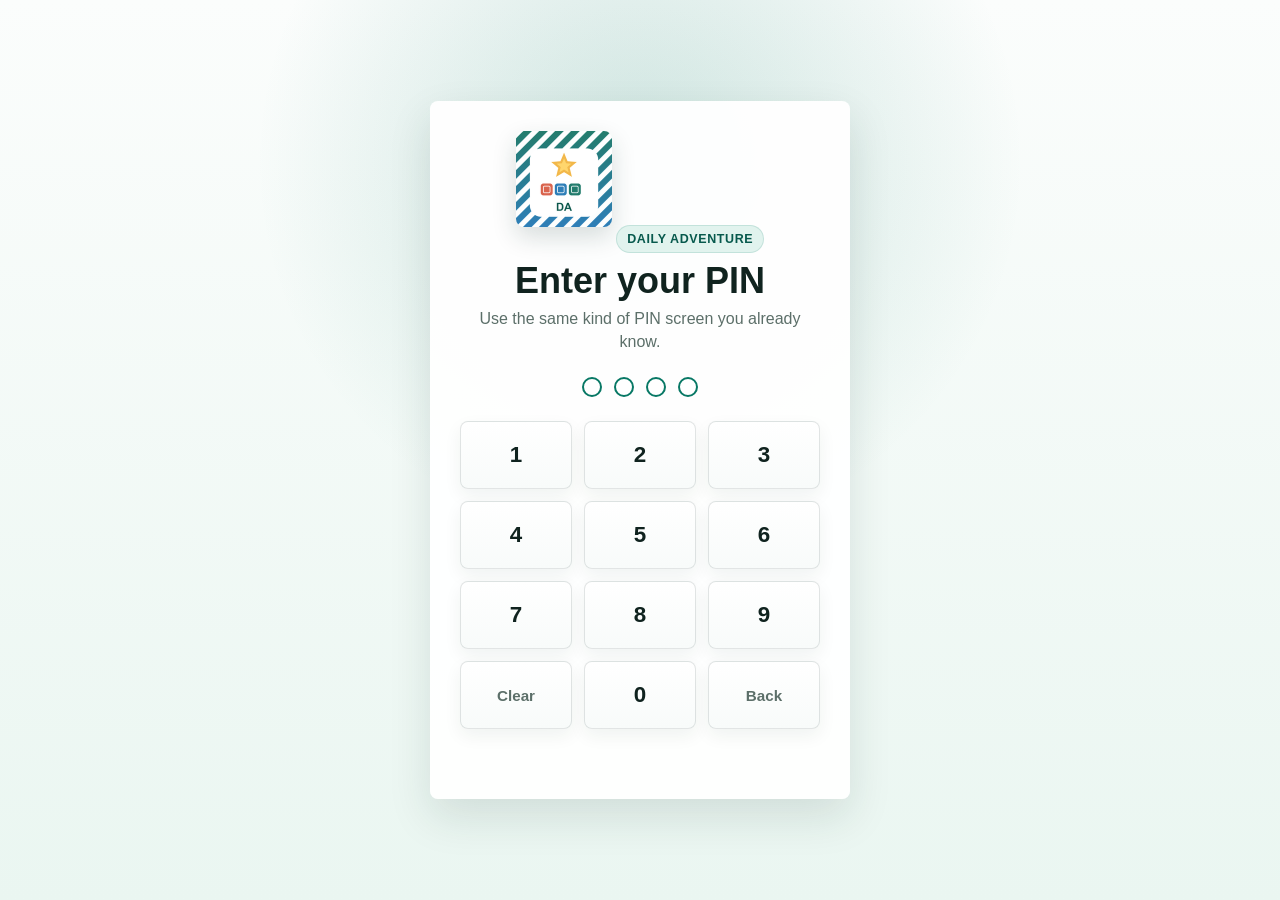
==== index.html @ 3abf876b "Add files via upload" ====
<!doctype html>
<html lang="en">
  <head>
    <meta charset="utf-8">
    <meta name="viewport" content="width=device-width, initial-scale=1">
    <title>Daily Adventure</title>
    <meta name="theme-color" content="#247c6d">
    <meta name="apple-mobile-web-app-capable" content="yes">
    <meta name="apple-mobile-web-app-title" content="Daily Adventure">
    <meta name="apple-mobile-web-app-status-bar-style" content="default">
    <link rel="manifest" href="manifest.webmanifest?v=20260727-stable-refresh">
    <link rel="apple-touch-icon" href="icons/apple-touch-icon.png">
    <link rel="icon" type="image/png" sizes="64x64" href="icons/favicon-64.png">
    <link rel="stylesheet" href="styles.css?v=20260727-stable-refresh">
  </head>
  <body class="daily-page">
    <section class="pin-gate" id="pinGate" aria-labelledby="pin-title">
      <div class="pin-card">
        <img class="app-icon" src="icons/app-icon-192.png" alt="" aria-hidden="true">
        <p class="eyebrow">Daily Adventure</p>
        <h1 id="pin-title">Enter your PIN</h1>
        <p class="pin-help">Use the same kind of PIN screen you already know.</p>
        <div class="pin-display" id="pinDisplay" aria-label="PIN entry">
          <span></span>
          <span></span>
          <span></span>
          <span></span>
        </div>
        <div class="pin-pad" aria-label="Number pad">
          <button class="pin-key" data-pin-key="1">1</button>
          <button class="pin-key" data-pin-key="2">2</button>
          <button class="pin-key" data-pin-key="3">3</button>
          <button class="pin-key" data-pin-key="4">4</button>
          <button class="pin-key" data-pin-key="5">5</button>
          <button class="pin-key" data-pin-key="6">6</button>
          <button class="pin-key" data-pin-key="7">7</button>
          <button class="pin-key" data-pin-key="8">8</button>
          <button class="pin-key" data-pin-key="9">9</button>
          <button class="pin-key secondary" data-pin-clear>Clear</button>
          <button class="pin-key" data-pin-key="0">0</button>
          <button class="pin-key secondary" data-pin-back>Back</button>
        </div>
        <p class="pin-message" id="pinMessage" aria-live="polite"></p>
      </div>
    </section>

    <main class="app-shell">
      <nav class="app-nav" aria-label="App sections">
        <a class="active" href="index.html">Daily Adventure</a>
        <a href="caregiver.html">Caregiver</a>
      </nav>
      <section class="hero" aria-labelledby="page-title">
        <div>
          <img class="app-mark" src="icons/app-icon-192.png" alt="" aria-hidden="true">
          <p class="eyebrow">Daily Adventure</p>
          <h1 id="page-title">Hi, Zamaan. Ready for today's adventure?</h1>
          <p class="intro">Four short activities, plus learning games for memory, sorting, patterns, and everyday choices.</p>
          <div class="learner-controls">
            <span class="level-badge" id="levelBadge">Level 2</span>
            <button class="sound-toggle secondary-button" id="soundToggle" type="button" aria-pressed="true">Sound on</button>
          </div>
        </div>
        <div class="today-card" aria-label="Today's progress">
          <span id="todayLabel">Today</span>
          <strong id="progressCount">0 of 3 done</strong>
          <p id="roundsLeftLabel">12 rounds left today</p>
          <div class="progress-track" aria-hidden="true">
            <span id="progressBar"></span>
          </div>
        </div>
      </section>

      <section class="today-path" aria-labelledby="path-title">
        <div>
          <p class="eyebrow">Today's Path</p>
          <h2 id="path-title">Finish one step at a time</h2>
        </div>
        <div class="path-steps" id="todayPath" aria-label="Daily section path"></div>
      </section>

      <section class="movement-break" id="movementBreak" hidden aria-labelledby="movement-title">
        <div>
          <p class="eyebrow">Halfway Point</p>
          <h2 id="movement-title">Ready for a movement break?</h2>
          <p>Stand up, stretch, and move for two minutes. Then come back for the next round.</p>
        </div>
        <div class="movement-actions">
          <button id="startMovementBreak" type="button">Start 2-minute break</button>
          <button id="skipMovementBreak" class="secondary-button" type="button">Keep going</button>
        </div>
        <strong id="movementTimer" aria-live="polite"></strong>
      </section>

      <section class="check-in" aria-labelledby="checkin-title">
        <div>
          <h2 id="checkin-title">How are you feeling?</h2>
          <p>Pick one. This helps choose a good pace for today.</p>
        </div>
        <div class="mood-grid" role="list">
          <button class="mood-button" data-mood="Happy">Happy</button>
          <button class="mood-button" data-mood="Calm">Calm</button>
          <button class="mood-button" data-mood="Tired">Tired</button>
          <button class="mood-button" data-mood="Unsure">Unsure</button>
        </div>
      </section>

      <section class="activity-layout" aria-label="Daily activities">
        <article class="activity active" data-activity="brain">
          <div class="activity-header">
            <span class="activity-step">1</span>
            <div>
          <p class="activity-type">Memory Game</p>
              <h2>Find the pair</h2>
            </div>
          </div>
          <p class="prompt">Tap two cards that go together.</p>
          <div class="memory-grid" data-memory-game>
            <button class="game-card" data-pair="teeth">Toothbrush</button>
            <button class="game-card" data-pair="toast">Bread</button>
            <button class="game-card" data-pair="teeth">Toothpaste</button>
            <button class="game-card" data-pair="toast">Toaster</button>
          </div>
          <p class="feedback" aria-live="polite"></p>
        </article>

        <article class="activity" data-activity="life">
          <div class="activity-header">
            <span class="activity-step">2</span>
            <div>
          <p class="activity-type">Life Skill</p>
              <h2>Make toast</h2>
            </div>
          </div>
          <p class="prompt">Tap the steps in the right order.</p>
          <div class="sequence-list" data-sequence-game>
            <button class="sequence-choice" data-order="1">Put bread in the toaster</button>
            <button class="sequence-choice" data-order="3">Put toast on a plate</button>
            <button class="sequence-choice" data-order="2">Wait for the toast</button>
          </div>
          <p class="feedback" aria-live="polite"></p>
        </article>

        <article class="activity" data-activity="language">
          <div class="activity-header">
            <span class="activity-step">3</span>
            <div>
          <p class="activity-type">Spanish Cards</p>
              <h2>Learn a word</h2>
            </div>
          </div>
          <p class="prompt" id="languagePrompt">Which Spanish word means water?</p>
          <div class="language-card" data-language-game>
            <strong class="language-word" id="languageWord">Water</strong>
            <div class="language-choices"></div>
          </div>
          <p class="feedback" aria-live="polite"></p>
        </article>

        <article class="activity" data-activity="talk">
          <div class="activity-header">
            <span class="activity-step">4</span>
            <div>
          <p class="activity-type">Talk Time</p>
              <h2>Share an answer</h2>
            </div>
          </div>
          <p class="prompt" id="talkPrompt">What is one thing you want to do today?</p>
          <div class="sentence-helper" aria-labelledby="sentence-helper-title">
            <strong id="sentence-helper-title">Try a sentence</strong>
            <ul id="sentenceExamples"></ul>
          </div>
          <div class="answer-style" aria-labelledby="answer-style-title">
            <strong id="answer-style-title">How do you want to answer?</strong>
            <div class="answer-style-buttons" role="group" aria-label="Answer style">
              <button class="answer-style-button selected" type="button" data-answer-style="first">I / my answer</button>
              <button class="answer-style-button" type="button" data-answer-style="third">Zamaan answer</button>
            </div>
            <p id="answerStyleHint">Example: I went to Paris with Mom.</p>
          </div>
          <label class="answer-label" for="talkAnswer">My answer</label>
          <textarea id="talkAnswer" rows="4" placeholder="Try 1 or 2 sentences. Example: I went to Paris with Mom."></textarea>
          <button class="complete-button" data-complete-talk>Done</button>
          <p class="feedback" aria-live="polite"></p>
        </article>
      </section>

      <section class="game-shelf" aria-labelledby="games-title">
        <div class="section-heading">
          <p class="eyebrow">Learning Games</p>
          <h2 id="games-title">Play a little more</h2>
          <p id="gamesDescription">Finish today's 12 rounds first. Then extra games unlock as a reward.</p>
          <button id="toggleExtraGames" class="secondary-button" type="button" aria-expanded="false">Play more</button>
        </div>

        <div class="mini-games" id="extraGames" hidden>
          <article class="mini-game" data-mini-game="sort">
            <div class="mini-game-header">
              <span>Sort</span>
              <strong>Food or not food?</strong>
            </div>
            <p>Tap the things you can eat.</p>
            <div class="tile-grid">
              <button class="tile" data-sort-correct="true">Apple</button>
              <button class="tile">Chair</button>
              <button class="tile" data-sort-correct="true">Soup</button>
              <button class="tile">Shoes</button>
            </div>
            <p class="mini-feedback" aria-live="polite">Find 2 food choices.</p>
          </article>

          <article class="mini-game" data-mini-game="pattern">
            <div class="mini-game-header">
              <span>Pattern</span>
              <strong>What comes next?</strong>
            </div>
            <div class="pattern-row" aria-label="Blue red blue red pattern">
              <span class="pattern-dot blue"></span>
              <span class="pattern-dot red"></span>
              <span class="pattern-dot blue"></span>
              <span class="pattern-dot red"></span>
              <span class="pattern-dot mystery">?</span>
            </div>
            <div class="tile-grid three">
              <button class="tile color-choice" data-pattern="blue">Blue</button>
              <button class="tile color-choice" data-pattern="red">Red</button>
              <button class="tile color-choice" data-pattern="green">Green</button>
            </div>
            <p class="mini-feedback" aria-live="polite">Choose the next color.</p>
          </article>

          <article class="mini-game" data-mini-game="money-math">
            <div class="mini-game-header">
              <span>Money Math</span>
              <strong>3 quick questions</strong>
            </div>
            <div class="money-math-list">
              <div class="money-question">
                <strong>1. Snack change</strong>
                <p>You have $5. A snack costs $3. How much money is left?</p>
                <div class="tile-grid three">
                  <button class="tile money-math-choice">$1</button>
                  <button class="tile money-math-choice">$2</button>
                  <button class="tile money-math-choice">$4</button>
                </div>
              </div>
            </div>
            <p class="mini-feedback" aria-live="polite">Answer all 3 money questions.</p>
          </article>

          <article class="mini-game" data-mini-game="business">
            <div class="mini-game-header">
              <span>Business</span>
              <strong>Our business</strong>
            </div>
            <p>Our co-packer makes the granola. What does our business focus on?</p>
            <div class="tile-grid">
              <button class="tile business-choice" data-business-correct="true">Sales and marketing</button>
              <button class="tile business-choice">Building cars</button>
              <button class="tile business-choice">Washing dishes</button>
            </div>
            <p class="mini-feedback" aria-live="polite">Choose the best business action.</p>
          </article>

          <article class="mini-game" data-mini-game="pronouns">
            <div class="mini-game-header">
              <span>Family Words</span>
              <strong>Family and friends</strong>
            </div>
            <p>Keyaan, Marcus, Jasmine, Harold, Aaron, and David are people in Zamaan's life.</p>
            <div class="tile-grid">
              <button class="tile pronoun-choice" data-pronoun-correct="true">family and friends</button>
              <button class="tile pronoun-choice">co-packers only</button>
              <button class="tile pronoun-choice">places</button>
            </div>
            <p class="mini-feedback" aria-live="polite">Choose the family word.</p>
          </article>
        </div>
      </section>

      <section class="reward" aria-labelledby="reward-title">
        <div>
          <p class="eyebrow">Reward Garden</p>
          <h2 id="reward-title">Today's stars</h2>
        </div>
        <div class="star-row" aria-label="Stars earned">
          <span class="star" data-star="1"></span>
          <span class="star" data-star="2"></span>
          <span class="star" data-star="3"></span>
          <span class="star" data-star="4"></span>
        </div>
        <p id="celebration">Finish an activity to earn a star.</p>
      </section>

      <section class="completion-panel" id="completionPanel" hidden aria-labelledby="completion-title">
        <p class="eyebrow">Adventure Complete</p>
        <h2 id="completion-title">Great work, Zamaan!</h2>
        <strong>12 of 12 rounds completed</strong>
        <p>Four stars earned. You stayed with it and finished today's adventure.</p>
        <div class="completion-actions">
          <button id="sendCompletionUpdate" type="button">Send Mom & Dad my update</button>
          <button id="shareCompletionUpdate" class="secondary-button" type="button">Share another way</button>
        </div>
      </section>

      <section class="calendar-panel" aria-labelledby="calendar-title">
        <div class="section-heading">
          <p class="eyebrow">Progress Calendar</p>
          <h2 id="calendar-title">Last 14 days</h2>
          <p>Completed days turn green. Started days show partial progress.</p>
        </div>
        <div class="calendar-grid" id="calendarGrid" aria-label="Two week progress calendar"></div>
      </section>

      <p class="app-version">Version: focused extra path flow</p>
    </main>

    <script src="app.js?v=20260727-focused-extra-flow"></script>
  </body>
</html>
---- styles.css ----
:root {
  color-scheme: light;
  --bg: #f5f8f7;
  --surface: #ffffff;
  --surface-soft: #edf7f3;
  --ink: #132320;
  --muted: #5f6f6b;
  --line: #d8e5e0;
  --accent: #087865;
  --accent-strong: #07594d;
  --accent-soft: #dff4ed;
  --blue: #2e6fb4;
  --blue-soft: #e7f1fb;
  --coral: #c75b75;
  --coral-soft: #fdebf0;
  --gold: #e4ad35;
  --gold-soft: #fff4d6;
  --plum: #7357a8;
  --plum-soft: #f0ecfa;
  --wrong: #a63f3f;
  --radius: 8px;
  --radius-small: 8px;
  --shadow: 0 18px 42px rgba(13, 48, 42, 0.12);
  --shadow-soft: 0 8px 20px rgba(13, 48, 42, 0.08);
}

* {
  box-sizing: border-box;
}

html {
  background: var(--bg);
}

body {
  margin: 0;
  min-height: 100vh;
  background: linear-gradient(180deg, #fbfdfb 0%, #eef6f2 42%, var(--bg) 100%);
  color: var(--ink);
  font-family: Arial, Helvetica, sans-serif;
}

body.locked {
  overflow: hidden;
}

[hidden] {
  display: none !important;
}

button,
input,
textarea,
select {
  font: inherit;
}

button {
  cursor: pointer;
  touch-action: manipulation;
  transition: transform 140ms ease, box-shadow 140ms ease, border-color 140ms ease, background 140ms ease, color 140ms ease;
}

button:active {
  transform: scale(0.985);
}

h1,
h2,
h3,
p {
  margin-top: 0;
}

h1 {
  max-width: 760px;
  margin-bottom: 12px;
  font-size: clamp(2.1rem, 4vw, 4rem);
  line-height: 1.02;
  letter-spacing: 0;
}

h2 {
  margin-bottom: 8px;
  font-size: 1.55rem;
  line-height: 1.12;
}

h3 {
  margin-bottom: 6px;
}

.app-shell {
  width: min(1120px, calc(100% - 32px));
  margin: 0 auto;
  padding: 22px 0 44px;
}

.pin-gate {
  position: fixed;
  inset: 0;
  z-index: 10;
  display: none;
  place-items: center;
  padding: 20px;
  background: linear-gradient(180deg, #f9fcfa, #eaf5f0);
}

body.locked .pin-gate {
  display: grid;
}

body.locked .app-shell {
  display: none;
}

.pin-card,
.hero,
.check-in,
.reward,
.game-shelf,
.calendar-panel,
.caregiver-panel {
  border: 1px solid var(--line);
  border-radius: var(--radius);
  background: rgba(255, 255, 255, 0.96);
  box-shadow: var(--shadow);
}

.pin-card {
  width: min(420px, 100%);
  padding: 30px;
  text-align: center;
}

.app-icon {
  width: 96px;
  height: 96px;
  margin-bottom: 16px;
  border-radius: 22px;
  box-shadow: var(--shadow-soft);
}

.pin-card h1 {
  margin-bottom: 8px;
  font-size: 2.25rem;
}

.pin-help {
  color: var(--muted);
  line-height: 1.45;
}

.pin-display {
  display: flex;
  justify-content: center;
  gap: 12px;
  margin: 24px 0;
}

.pin-display span {
  width: 20px;
  height: 20px;
  border: 2px solid var(--accent);
  border-radius: 50%;
  background: #fff;
}

.pin-display span.filled {
  background: var(--accent);
  box-shadow: 0 0 0 6px var(--accent-soft);
}

.pin-pad {
  display: grid;
  grid-template-columns: repeat(3, minmax(0, 1fr));
  gap: 12px;
}

.pin-key {
  min-height: 68px;
  border: 1px solid var(--line);
  border-radius: var(--radius-small);
  background: linear-gradient(180deg, #fff, #f7fbf9);
  color: var(--ink);
  font-size: 1.4rem;
  font-weight: 800;
  box-shadow: var(--shadow-soft);
}

.pin-key.secondary {
  color: var(--muted);
  font-size: 0.95rem;
}

.pin-message {
  min-height: 24px;
  margin: 16px 0 0;
  color: var(--wrong);
  font-weight: 700;
}

.hero {
  position: relative;
  overflow: hidden;
  display: grid;
  grid-template-columns: minmax(0, 1fr) 270px;
  gap: 24px;
  align-items: center;
  padding: 30px;
  border-color: rgba(8, 120, 101, 0.22);
  background:
    linear-gradient(135deg, rgba(8, 120, 101, 0.1), rgba(228, 173, 53, 0.1)),
    #fff;
}

.hero::before {
  content: "";
  position: absolute;
  inset: 0 0 auto;
  height: 6px;
  background: linear-gradient(90deg, var(--accent), var(--gold), var(--coral));
}

.hero > * {
  position: relative;
}

.app-nav {
  display: flex;
  gap: 8px;
  padding: 6px;
  border: 1px solid var(--line);
  border-radius: var(--radius-small);
  background: #fff;
  box-shadow: var(--shadow-soft);
}

.app-nav a {
  flex: 1;
  padding: 12px 14px;
  border-radius: 10px;
  color: var(--muted);
  font-weight: 900;
  text-align: center;
  text-decoration: none;
}

.app-nav a.active {
  color: var(--ink);
  background: var(--accent-soft);
}

.app-mark {
  width: 64px;
  height: 64px;
  margin-bottom: 16px;
  border-radius: 16px;
  box-shadow: var(--shadow-soft);
}

.learner-controls {
  display: flex;
  flex-wrap: wrap;
  gap: 10px;
  align-items: center;
  margin-top: 16px;
}

.level-badge {
  display: inline-flex;
  align-items: center;
  min-height: 44px;
  padding: 8px 14px;
  border-radius: 999px;
  background: var(--gold-soft);
  color: var(--ink);
  font-weight: 900;
}

.sound-toggle {
  min-height: 44px;
  margin: 0;
}

.eyebrow,
.activity-type {
  margin: 0 0 10px;
  color: var(--accent-strong);
  font-size: 0.78rem;
  font-weight: 800;
  letter-spacing: 0.08em;
  text-transform: uppercase;
}

.eyebrow {
  display: inline-flex;
  width: max-content;
  padding: 6px 10px;
  border-radius: 999px;
  background: var(--accent-soft);
  border: 1px solid rgba(8, 120, 101, 0.14);
}

.intro,
.check-in p,
.prompt,
.reward p,
.section-heading p:last-child {
  color: var(--muted);
  font-size: 1.05rem;
  line-height: 1.5;
}

.today-card {
  padding: 20px;
  border: 1px solid rgba(8, 120, 101, 0.18);
  border-radius: var(--radius);
  background: linear-gradient(180deg, #fff, var(--accent-soft));
  box-shadow: var(--shadow-soft);
}

.today-card span,
.today-card strong {
  display: block;
}

.today-card strong {
  margin: 8px 0 14px;
  font-size: 1.45rem;
}

.today-card p {
  margin: -6px 0 14px;
  color: var(--accent-strong);
  font-weight: 900;
}

.progress-track {
  overflow: hidden;
  height: 14px;
  border-radius: 999px;
  background: #d7e8e2;
}

.progress-track span {
  display: block;
  width: 0%;
  height: 100%;
  border-radius: inherit;
  background: linear-gradient(90deg, var(--accent), var(--gold));
  transition: width 220ms ease;
}

.today-path {
  display: grid;
  grid-template-columns: minmax(0, 0.8fr) minmax(0, 1.8fr);
  gap: 18px;
  align-items: center;
  margin-top: 18px;
  padding: 20px;
  border: 1px solid rgba(8, 120, 101, 0.16);
  border-radius: var(--radius);
  background: linear-gradient(180deg, #fff, #f7fbf9);
  box-shadow: var(--shadow-soft);
}

.today-path h2,
.today-path p {
  margin: 0;
}

.path-steps {
  display: grid;
  grid-template-columns: repeat(4, minmax(0, 1fr));
  gap: 10px;
}

.path-step {
  display: grid;
  gap: 5px;
  min-height: 92px;
  padding: 12px;
  border: 1px solid var(--line);
  border-radius: var(--radius-small);
  background: #fff;
}

.path-step span {
  display: grid;
  width: 28px;
  height: 28px;
  place-items: center;
  border-radius: 999px;
  background: var(--surface-soft);
  color: var(--muted);
  font-weight: 900;
}

.path-step strong {
  color: var(--ink);
  line-height: 1.15;
}

.path-step small {
  color: var(--muted);
  font-weight: 800;
}

.path-step.current {
  border-color: rgba(8, 120, 101, 0.38);
  background: linear-gradient(180deg, #fff, var(--accent-soft));
  box-shadow: 0 10px 24px rgba(8, 120, 101, 0.12);
}

.path-step.current span {
  background: var(--accent);
  color: #fff;
}

.path-step.done {
  border-color: rgba(228, 173, 53, 0.42);
  background: linear-gradient(180deg, #fff, var(--gold-soft));
}

.path-step.done span {
  background: var(--gold);
  color: #49350b;
}

.check-in {
  display: grid;
  grid-template-columns: minmax(0, 1fr) minmax(320px, 520px);
  gap: 22px;
  align-items: center;
  margin-top: 18px;
  padding: 22px;
  box-shadow: var(--shadow-soft);
}

.mood-grid,
.choice-grid,
.memory-grid,
.sequence-list,
.tile-grid {
  display: grid;
  gap: 12px;
}

.mood-grid {
  grid-template-columns: repeat(2, minmax(0, 1fr));
}

.mood-button,
.choice,
.game-card,
.sequence-choice,
.tile,
.complete-button,
.caregiver-toggle,
#saveSettings,
.secondary-button {
  min-height: 58px;
  border: 1px solid var(--line);
  border-radius: var(--radius-small);
  background: #fff;
  color: var(--ink);
  font-weight: 800;
  box-shadow: 0 4px 12px rgba(25, 50, 46, 0.05);
}

.mood-button:hover,
.choice:hover,
.game-card:hover,
.sequence-choice:hover,
.tile:hover,
.complete-button:hover,
.caregiver-toggle:hover,
#saveSettings:hover,
.secondary-button:hover {
  border-color: var(--accent);
  box-shadow: 0 10px 22px rgba(13, 48, 42, 0.1);
}

.mood-button.selected,
.choice.correct,
.game-card.selected,
.game-card.matched,
.sequence-choice.selected,
.tile.selected,
.tile.correct {
  border-color: var(--accent);
  background: linear-gradient(180deg, #fff, var(--accent-soft));
}

.choice.wrong,
.game-card.wrong,
.sequence-choice.wrong,
.tile.wrong {
  border-color: var(--wrong);
  background: #fff3f1;
  color: var(--wrong);
}

.activity-layout {
  display: grid;
  grid-template-columns: minmax(0, 1fr);
  gap: 18px;
  margin-top: 18px;
}

.activity {
  position: relative;
  overflow: hidden;
  display: grid;
  align-content: start;
  min-height: 360px;
  padding: 22px;
  border: 1px solid var(--line);
  border-radius: var(--radius);
  background: var(--surface);
  box-shadow: var(--shadow-soft);
}

.activity::before {
  content: "";
  position: absolute;
  inset: 0 0 auto;
  height: 5px;
  background: var(--accent);
}

.activity[data-activity="life"]::before {
  background: var(--blue);
}

.activity[data-activity="language"]::before {
  background: var(--gold);
}

.activity[data-activity="talk"]::before {
  background: var(--coral);
}

.activity.active {
  border-color: rgba(8, 120, 101, 0.36);
  box-shadow: 0 18px 42px rgba(8, 120, 101, 0.16);
}

.activity.done {
  background: linear-gradient(180deg, #fff, #f5fbf8);
}

.activity-header {
  display: flex;
  gap: 14px;
  align-items: flex-start;
  margin-bottom: 18px;
}

.activity-step {
  display: grid;
  flex: 0 0 44px;
  width: 44px;
  height: 44px;
  place-items: center;
  border-radius: 12px;
  background: var(--accent);
  color: #fff;
  font-size: 1.2rem;
  font-weight: 900;
  box-shadow: 0 8px 18px rgba(13, 48, 42, 0.13);
}

.activity[data-activity="life"] .activity-step {
  background: var(--blue);
}

.activity[data-activity="language"] .activity-step {
  background: var(--gold);
}

.activity[data-activity="talk"] .activity-step {
  background: var(--coral);
}

.choice-grid,
.memory-grid,
.sequence-list,
.language-choices {
  margin-top: 18px;
}

.choice,
.game-card,
.sequence-choice,
.tile {
  padding: 13px 14px;
  text-align: left;
}

.memory-grid {
  grid-template-columns: repeat(2, minmax(0, 1fr));
}

.game-card {
  min-height: 94px;
  display: grid;
  place-items: center;
  border-color: rgba(46, 111, 180, 0.2);
  background: linear-gradient(180deg, #fff, var(--blue-soft));
  text-align: center;
  font-size: 1.08rem;
}

.language-card {
  display: grid;
  gap: 14px;
}

.language-word {
  display: grid;
  min-height: 76px;
  place-items: center;
  border: 1px solid rgba(228, 173, 53, 0.5);
  border-radius: var(--radius-small);
  background: linear-gradient(180deg, #fff, var(--gold-soft));
  color: #49350b;
  font-size: 1.75rem;
  font-weight: 900;
  text-align: center;
}

.language-choices {
  display: grid;
  gap: 12px;
}

.language-choice {
  text-align: center;
  text-transform: lowercase;
}

.game-card.matched {
  color: var(--accent-strong);
}

.sequence-choice {
  position: relative;
  padding-left: 54px;
}

.sequence-choice::before {
  content: attr(data-picked);
  position: absolute;
  left: 14px;
  top: 50%;
  display: grid;
  width: 28px;
  height: 28px;
  place-items: center;
  border-radius: 10px;
  background: var(--surface-soft);
  color: var(--accent-strong);
  font-weight: 900;
  transform: translateY(-50%);
}

.sequence-choice:not([data-picked])::before {
  content: "";
}

.sentence-helper {
  display: grid;
  gap: 8px;
  margin-top: 14px;
  padding: 12px;
  border: 1px solid rgba(228, 173, 53, 0.42);
  border-radius: var(--radius-small);
  background: linear-gradient(180deg, #fff, var(--gold-soft));
}

.sentence-helper strong {
  color: #49350b;
  font-size: 0.95rem;
}

.sentence-helper ul {
  display: grid;
  gap: 6px;
  margin: 0;
  padding-left: 20px;
  color: var(--ink);
  line-height: 1.35;
}

.answer-style {
  display: grid;
  gap: 10px;
  margin-top: 12px;
  padding: 12px;
  border: 1px solid rgba(199, 91, 117, 0.28);
  border-radius: var(--radius-small);
  background: linear-gradient(180deg, #fff, var(--coral-soft));
}

.answer-style strong {
  color: var(--coral);
  font-size: 0.95rem;
}

.answer-style-buttons {
  display: grid;
  grid-template-columns: repeat(2, minmax(0, 1fr));
  gap: 8px;
}

.answer-style-button {
  min-height: 48px;
  border: 1px solid rgba(199, 91, 117, 0.28);
  border-radius: var(--radius-small);
  background: #fff;
  color: var(--ink);
  font-weight: 900;
}

.answer-style-button.selected {
  border-color: var(--coral);
  background: linear-gradient(180deg, #fff, var(--coral-soft));
  color: #733245;
}

.answer-style p {
  margin: 0;
  color: var(--muted);
  line-height: 1.35;
}

.feedback {
  min-height: 32px;
  margin: 18px 0 0;
  padding: 10px 12px;
  border-radius: var(--radius-small);
  border: 1px solid rgba(8, 120, 101, 0.12);
  background: var(--surface-soft);
  color: var(--accent-strong);
  font-weight: 800;
}

.answer-label {
  display: block;
  margin: 16px 0 8px;
  font-weight: 800;
}

textarea,
input,
select {
  width: 100%;
  border: 1px solid var(--line);
  border-radius: var(--radius-small);
  padding: 13px 14px;
  background: #fff;
  color: var(--ink);
}

.game-shelf,
.calendar-panel,
.reward {
  margin-top: 18px;
  padding: 24px;
}

.movement-break,
.completion-panel {
  display: grid;
  gap: 14px;
  margin-top: 18px;
  padding: 22px;
  border: 1px solid rgba(8, 120, 101, 0.22);
  border-radius: var(--radius);
  background: linear-gradient(135deg, #fff, var(--accent-soft));
  box-shadow: var(--shadow-soft);
}

.movement-break h2,
.movement-break p,
.completion-panel h2,
.completion-panel p {
  margin: 0;
}

.movement-actions {
  display: flex;
  flex-wrap: wrap;
  gap: 10px;
}

.completion-panel {
  text-align: center;
  border-color: rgba(230, 171, 57, 0.35);
  background: linear-gradient(135deg, #fff, var(--gold-soft));
}

.completion-panel strong {
  font-size: 1.35rem;
}

.completion-actions {
  display: grid;
  gap: 10px;
  width: min(100%, 420px);
  margin: 4px auto 0;
}

#sendCompletionUpdate {
  border-color: var(--accent);
  background: linear-gradient(180deg, var(--accent), var(--accent-strong));
  color: #fff;
}

.game-shelf,
.calendar-panel {
  box-shadow: var(--shadow-soft);
}

.section-heading {
  max-width: 760px;
}

.mini-games {
  display: grid;
  grid-template-columns: repeat(auto-fit, minmax(230px, 1fr));
  gap: 16px;
  margin-top: 18px;
}

.mini-game {
  position: relative;
  overflow: hidden;
  display: grid;
  gap: 12px;
  align-content: start;
  min-height: 318px;
  padding: 18px;
  border: 1px solid var(--line);
  border-radius: var(--radius-small);
  background: #fff;
  box-shadow: 0 6px 16px rgba(13, 48, 42, 0.06);
}

.mini-game::before {
  content: "";
  position: absolute;
  inset: 0 0 auto;
  height: 4px;
  background: var(--accent);
}

.mini-game[data-mini-game="pattern"]::before {
  background: var(--blue);
}

.mini-game[data-mini-game="money-math"]::before {
  background: var(--gold);
}

.mini-game[data-mini-game="business"]::before {
  background: var(--plum);
}

.mini-game[data-mini-game="pronouns"]::before {
  background: var(--coral);
}

.mini-game-header {
  display: grid;
  gap: 6px;
  padding-top: 2px;
}

.mini-game-header span {
  width: max-content;
  padding: 5px 10px;
  border-radius: 999px;
  background: var(--accent-soft);
  color: var(--accent-strong);
  font-size: 0.78rem;
  font-weight: 900;
  text-transform: uppercase;
}

.mini-game[data-mini-game="pattern"] .mini-game-header span {
  background: var(--blue-soft);
  color: var(--blue);
}

.mini-game[data-mini-game="money-math"] .mini-game-header span {
  background: var(--gold-soft);
  color: #49350b;
}

.mini-game[data-mini-game="business"] .mini-game-header span {
  background: var(--plum-soft);
  color: var(--plum);
}

.mini-game[data-mini-game="pronouns"] .mini-game-header span {
  background: var(--coral-soft);
  color: var(--coral);
}

.mini-game-header strong {
  font-size: 1.24rem;
}

.mini-game p {
  margin-bottom: 0;
  color: var(--muted);
  line-height: 1.45;
}

.money-math-list {
  display: grid;
  gap: 14px;
}

.money-question {
  display: grid;
  gap: 9px;
  padding-top: 12px;
  border-top: 1px solid var(--line);
}

.money-question:first-child {
  padding-top: 0;
  border-top: 0;
}

.money-question strong {
  font-size: 1rem;
}

.tile-grid {
  grid-template-columns: repeat(2, minmax(0, 1fr));
}

.tile-grid.three {
  grid-template-columns: repeat(3, minmax(0, 1fr));
}

.tile {
  min-height: 74px;
  display: grid;
  place-items: center;
  text-align: center;
  font-size: 1.04rem;
  background: linear-gradient(180deg, #fff, #f8fbfa);
}

.pattern-row {
  display: flex;
  gap: 10px;
  align-items: center;
  flex-wrap: wrap;
}

.pattern-dot {
  display: grid;
  width: 46px;
  height: 46px;
  place-items: center;
  border-radius: 50%;
  color: #fff;
  font-weight: 900;
}

.pattern-dot.blue {
  background: var(--blue);
}

.pattern-dot.red {
  background: var(--coral);
}

.pattern-dot.green {
  background: var(--accent);
}

.pattern-dot.mystery {
  border: 2px dashed var(--accent);
  background: #fff;
  color: var(--accent-strong);
}

.color-choice[data-pattern="blue"] {
  border-color: var(--blue);
}

.color-choice[data-pattern="red"] {
  border-color: var(--coral);
}

.color-choice[data-pattern="green"] {
  border-color: var(--accent);
}

.mini-feedback {
  min-height: 26px;
  font-weight: 800;
}

.calendar-grid {
  display: grid;
  grid-template-columns: repeat(14, minmax(0, 1fr));
  gap: 8px;
  margin-top: 18px;
}

.calendar-day {
  display: grid;
  gap: 4px;
  min-height: 82px;
  place-items: center;
  border: 1px solid var(--line);
  border-radius: var(--radius-small);
  background: linear-gradient(180deg, #fff, #f8fbfa);
  text-align: center;
}

.calendar-day span,
.calendar-day small {
  color: var(--muted);
  font-size: 0.76rem;
  font-weight: 800;
}

.calendar-day strong {
  font-size: 1.25rem;
}

.calendar-day.started {
  border-color: var(--gold);
  background: linear-gradient(180deg, #fff, var(--gold-soft));
}

.calendar-day.done {
  border-color: var(--accent);
  background: linear-gradient(180deg, #fff, var(--accent-soft));
}

textarea:focus,
input:focus,
select:focus,
button:focus-visible {
  outline: 4px solid rgba(25, 116, 102, 0.14);
  border-color: var(--accent);
}

.complete-button,
#shareSyncSetup,
#saveSettings {
  width: 100%;
  margin-top: 12px;
  border-color: var(--accent);
  background: linear-gradient(180deg, var(--accent), var(--accent-strong));
  color: #fff;
}

.secondary-button {
  width: 100%;
  background: linear-gradient(180deg, #fff, #f8fbfa);
}

.secondary-button:disabled,
.secondary-button[aria-disabled="true"] {
  cursor: not-allowed;
  border-color: rgba(13, 48, 42, 0.12);
  background: var(--surface-soft);
  color: var(--muted);
  box-shadow: none;
}

.reward {
  display: flex;
  gap: 22px;
  align-items: center;
  justify-content: space-between;
  border-color: rgba(228, 173, 53, 0.28);
  background:
    linear-gradient(135deg, rgba(228, 173, 53, 0.12), rgba(8, 120, 101, 0.08)),
    #fff;
}

.star-row {
  display: flex;
  gap: 12px;
}

.star {
  width: 52px;
  height: 52px;
  clip-path: polygon(50% 0%, 62% 34%, 98% 35%, 69% 56%, 80% 91%, 50% 70%, 20% 91%, 31% 56%, 2% 35%, 38% 34%);
  background: #dce4e1;
  transition: transform 180ms ease, background 180ms ease;
}

.star.earned {
  background: linear-gradient(180deg, #ffd96b, var(--gold));
  transform: scale(1.08);
}

.caregiver {
  margin-top: 18px;
}

.caregiver-link-panel,
.caregiver-hero {
  display: flex;
  justify-content: space-between;
  gap: 18px;
  align-items: center;
  padding: 22px;
  border: 1px solid rgba(8, 120, 101, 0.16);
  border-radius: var(--radius);
  background: linear-gradient(135deg, #fff, var(--accent-soft));
  box-shadow: var(--shadow-soft);
}

.caregiver-link-panel h2,
.caregiver-link-panel p,
.caregiver-hero h1,
.caregiver-hero p {
  margin: 0;
}

.caregiver-link-panel p,
.caregiver-hero p {
  color: var(--muted);
  line-height: 1.45;
}

.app-version {
  display: inline-flex;
  margin-top: 10px;
  color: var(--muted);
  font-weight: 800;
}

.caregiver-shell {
  max-width: 980px;
}

.back-link {
  display: inline-flex;
  margin-bottom: 12px;
  color: var(--accent);
  font-weight: 900;
  text-decoration: none;
}

.button-link {
  display: inline-flex;
  align-items: center;
  justify-content: center;
  text-decoration: none;
  white-space: nowrap;
}

.caregiver-toggle {
  width: 100%;
  border-color: rgba(8, 120, 101, 0.2);
  background: linear-gradient(180deg, #fff, var(--accent-soft));
}

.caregiver-panel {
  display: grid;
  gap: 16px;
  margin-top: 12px;
  padding: 0;
}

.caregiver-panel[hidden] {
  display: none;
}

.caregiver-panel label {
  display: grid;
  gap: 8px;
  color: var(--muted);
  font-weight: 800;
}

.caregiver-report,
.sync-settings,
.parent-view,
.learning-settings {
  display: grid;
  gap: 12px;
  padding: 18px;
  border: 1px solid var(--line);
  border-radius: var(--radius);
  background: linear-gradient(180deg, #fff, var(--surface-soft));
}

.priority-panel {
  border-color: rgba(8, 120, 101, 0.22);
  background: linear-gradient(180deg, #fff, var(--accent-soft));
}

.section-heading {
  display: flex;
  align-items: flex-start;
  justify-content: space-between;
  gap: 12px;
}

.section-heading h3,
.section-heading p,
.priority-panel h3,
.priority-panel p {
  margin: 0;
}

.compact-button {
  width: auto;
  min-height: 46px;
  margin-top: 0;
  padding-inline: 18px;
}

.advanced-settings summary,
.caregiver-settings summary {
  cursor: pointer;
  color: var(--ink);
  font-size: 1.15rem;
  font-weight: 900;
}

.advanced-settings summary::marker,
.caregiver-settings summary::marker {
  color: var(--accent);
}

.caregiver-report h3,
.sync-settings h3,
.parent-view h3,
.learning-settings h2 {
  margin: 0;
  font-size: 1.15rem;
}

.caregiver-report p,
.sync-settings p,
.parent-view p,
.learning-settings p {
  margin: 0;
  color: var(--muted);
  line-height: 1.4;
}

.settings-grid {
  display: grid;
  grid-template-columns: repeat(2, minmax(0, 1fr));
  gap: 12px;
}

.caregiver-actions {
  display: grid;
  grid-template-columns: 1.3fr 1fr 1fr;
  gap: 10px;
}

.caregiver-actions button {
  margin-top: 0;
}

.danger-lite {
  border-color: rgba(191, 68, 68, 0.18);
  color: #8f3232;
}

.toggle-setting {
  display: flex;
  gap: 12px;
  align-items: flex-start;
  padding: 13px;
  border: 1px solid rgba(8, 120, 101, 0.16);
  border-radius: var(--radius-small);
  background: #fff;
}

.toggle-setting input {
  width: auto;
  margin-top: 4px;
  transform: scale(1.2);
}

.toggle-setting span {
  display: grid;
  gap: 3px;
}

.toggle-setting small {
  color: var(--muted);
  font-weight: 700;
  line-height: 1.35;
}

.sync-status {
  padding: 9px 10px;
  border-radius: var(--radius-small);
  border: 1px solid rgba(46, 111, 180, 0.16);
  background: linear-gradient(180deg, #fff, var(--blue-soft));
  color: var(--ink);
  font-weight: 800;
}

.sync-actions {
  display: grid;
  grid-template-columns: minmax(0, 1fr) minmax(0, 1fr);
  gap: 10px;
}

.sync-actions button {
  margin-top: 0;
}

.sync-note {
  font-size: 0.92rem;
}

.report-list {
  display: grid;
  gap: 8px;
}

.parent-view-results {
  display: grid;
  gap: 14px;
}

.dashboard-story-section {
  display: grid;
  gap: 12px;
}

.dashboard-story-section > h3 {
  margin: 8px 0 0;
  color: var(--ink);
  font-size: 1.22rem;
}

.strengths-grid,
.family-activities-grid {
  display: grid;
  grid-template-columns: repeat(3, minmax(0, 1fr));
  gap: 10px;
}

.family-activities-grid {
  grid-template-columns: repeat(2, minmax(0, 1fr));
}

.strength-card,
.family-activity-card {
  display: grid;
  gap: 6px;
  padding: 14px;
  border: 1px solid rgba(8, 120, 101, 0.18);
  border-radius: var(--radius-small);
  background: #fff;
}

.strength-card small,
.family-activity-card small {
  color: var(--accent);
  font-weight: 900;
  text-transform: uppercase;
  letter-spacing: 0.04em;
}

.strength-card span,
.family-activity-card p {
  margin: 0;
  color: var(--muted);
  line-height: 1.4;
}

.parent-detail-panel {
  border: 1px solid var(--line);
  border-radius: var(--radius-small);
  background: var(--surface-soft);
}

.parent-detail-panel summary {
  padding: 16px;
  cursor: pointer;
  color: var(--ink);
  font-weight: 900;
}

.parent-detail-content {
  display: grid;
  gap: 12px;
  padding: 0 12px 12px;
}

.admin-advanced-controls {
  border: 1px solid var(--line);
  border-radius: var(--radius-small);
  background: var(--surface-soft);
}

.admin-advanced-controls summary {
  padding: 16px;
  cursor: pointer;
  font-weight: 900;
}

.admin-advanced-controls > div {
  display: grid;
  gap: 12px;
  padding: 0 16px 16px;
}

.admin-advanced-controls p,
.admin-advanced-controls button {
  margin: 0;
}

.parent-summary-grid {
  display: grid;
  grid-template-columns: 1.35fr 1fr 1fr;
  gap: 10px;
}

.parent-card,
.parent-list-item {
  display: grid;
  gap: 5px;
  padding: 12px;
  border: 1px solid var(--line);
  border-radius: var(--radius-small);
  background: #fff;
}

.parent-card.highlight {
  border-color: rgba(8, 120, 101, 0.28);
  background: linear-gradient(180deg, #fff, var(--accent-soft));
}

.parent-card-large strong {
  font-size: 1.2rem;
}

.parent-card small,
.parent-list-item small {
  color: var(--muted);
  font-weight: 900;
  text-transform: uppercase;
  letter-spacing: 0.04em;
}

.parent-card span,
.parent-list-item span,
.parent-list-item em {
  color: var(--muted);
  font-style: normal;
  line-height: 1.35;
}

.parent-list {
  display: grid;
  gap: 8px;
}

.parent-list h4 {
  margin: 0;
  color: var(--ink);
  font-size: 1rem;
}

.practice-list {
  padding: 12px;
  border-radius: var(--radius-small);
  background: linear-gradient(180deg, #fff8e1, #fff);
  border: 1px solid rgba(230, 171, 57, 0.28);
}

.practice-item {
  display: grid;
  gap: 4px;
  padding: 10px 12px;
  border-radius: var(--radius-small);
  background: #fff;
  border-left: 5px solid var(--gold);
}

.practice-item span {
  color: var(--muted);
  line-height: 1.35;
}

.practice-next-list {
  padding: 12px;
  border-radius: var(--radius-small);
  border: 1px solid rgba(8, 120, 101, 0.22);
  background: linear-gradient(180deg, #fff, var(--accent-soft));
}

.practice-next-card {
  display: grid;
  gap: 10px;
  padding: 12px;
  border: 1px solid rgba(8, 120, 101, 0.14);
  border-radius: var(--radius-small);
  background: #fff;
}

.practice-next-card div {
  display: grid;
  gap: 4px;
}

.practice-next-card small {
  color: var(--accent-strong);
  font-weight: 900;
  text-transform: uppercase;
  letter-spacing: 0.04em;
}

.practice-next-card span,
.practice-next-card p {
  margin: 0;
  color: var(--muted);
  line-height: 1.4;
}

.practice-next-card p {
  padding: 10px;
  border-radius: var(--radius-small);
  background: var(--surface-soft);
  color: var(--ink);
}

.parent-days {
  display: grid;
  grid-template-columns: repeat(7, minmax(0, 1fr));
  gap: 8px;
}

.parent-day {
  display: grid;
  place-items: center;
  gap: 2px;
  min-height: 58px;
  border-radius: var(--radius-small);
  border: 1px solid var(--line);
  background: var(--surface-soft);
  color: var(--ink);
}

.parent-day.complete {
  border-color: rgba(8, 120, 101, 0.24);
  background: var(--accent-soft);
}

.parent-day.started {
  border-color: rgba(230, 171, 57, 0.32);
  background: #fff8e1;
}

.parent-day small {
  color: var(--muted);
  font-weight: 800;
}

.parent-empty {
  padding: 10px 12px;
  border-radius: var(--radius-small);
  background: var(--surface-soft);
}

.report-share-panel {
  display: grid;
  gap: 14px;
  padding: 18px;
  border: 1px solid rgba(8, 120, 101, 0.22);
  border-radius: var(--radius);
  background: linear-gradient(180deg, #fff, var(--accent-soft));
}

.report-share-panel h4,
.report-share-panel p {
  margin: 0;
}

.report-share-panel p {
  margin-top: 5px;
  color: var(--muted);
}

.report-share-actions {
  display: grid;
  grid-template-columns: repeat(3, minmax(0, 1fr));
  gap: 10px;
}

.report-share-actions button {
  width: 100%;
  min-height: 54px;
  margin: 0;
}

.weekly-comparison {
  display: grid;
  gap: 10px;
}

.weekly-comparison h4 {
  margin: 0;
}

.comparison-grid {
  display: grid;
  grid-template-columns: repeat(3, minmax(0, 1fr));
  gap: 10px;
}

.comparison-grid article {
  display: grid;
  gap: 4px;
  padding: 12px;
  border: 1px solid var(--line);
  border-radius: var(--radius-small);
  background: #fff;
}

.comparison-grid small,
.comparison-grid span {
  color: var(--muted);
}

.comparison-grid strong {
  font-size: 1.35rem;
}

.missed-item {
  border-left: 5px solid var(--coral);
}

.report-item {
  display: grid;
  gap: 5px;
  padding: 11px 12px;
  border-left: 5px solid var(--accent);
  border-radius: var(--radius-small);
  background: linear-gradient(180deg, #fff, #f8fbfa);
}

.report-item.life {
  border-left-color: var(--blue);
}

.report-item.language {
  border-left-color: var(--gold);
}

.report-item.talk {
  border-left-color: var(--coral);
}

.report-item strong,
.report-item span {
  display: block;
}

.report-item small {
  color: var(--muted);
  font-weight: 800;
}

.report-answer {
  padding: 8px 10px;
  border-radius: var(--radius-small);
  background: var(--gold-soft);
  color: var(--ink);
}

@media (prefers-reduced-motion: no-preference) {
  .star.earned {
    animation: star-pop 220ms ease;
  }
}

@keyframes star-pop {
  0% {
    transform: scale(0.88);
  }

  100% {
    transform: scale(1.08);
  }
}

@media (max-width: 1040px) {
  .mini-games {
    grid-template-columns: repeat(auto-fit, minmax(230px, 1fr));
  }
}

@media (max-width: 860px) {
  .strengths-grid,
  .family-activities-grid {
    grid-template-columns: 1fr;
  }

  .hero,
  .today-path,
  .check-in,
  .activity-layout,
  .mini-games,
  .reward {
    grid-template-columns: 1fr;
  }

  .caregiver-link-panel,
  .caregiver-hero {
    flex-direction: column;
    align-items: stretch;
  }

  .calendar-grid {
    grid-template-columns: repeat(7, minmax(0, 1fr));
  }

  .path-steps {
    grid-template-columns: repeat(2, minmax(0, 1fr));
  }

  .reward {
    flex-direction: column;
    align-items: flex-start;
  }
}

@media (max-width: 560px) {
  .report-share-actions {
    grid-template-columns: 1fr;
  }

  .app-shell {
    width: min(100% - 20px, 1120px);
    padding-top: 10px;
  }

  .pin-card,
  .hero,
  .today-path,
  .check-in,
  .activity,
  .game-shelf,
  .calendar-panel,
  .reward,
  .caregiver-link-panel,
  .caregiver-hero {
    padding: 18px;
  }

  h1 {
    font-size: 2rem;
  }

  .app-mark {
    width: 56px;
    height: 56px;
  }

  .mood-grid,
  .memory-grid,
  .path-steps,
  .tile-grid,
  .tile-grid.three {
    grid-template-columns: 1fr;
  }

  .game-card,
  .sequence-choice,
  .tile,
  .mood-button,
  .complete-button,
  #shareSyncSetup,
  .caregiver-toggle,
  #saveSettings,
  .secondary-button {
    min-height: 64px;
  }

  .sync-actions {
    grid-template-columns: 1fr;
  }

  .section-heading {
    display: grid;
  }

  .compact-button {
    width: 100%;
  }

  .settings-grid,
  .caregiver-actions {
    grid-template-columns: 1fr;
  }

  .parent-summary-grid {
    grid-template-columns: 1fr;
  }

  .comparison-grid {
    grid-template-columns: 1fr;
  }

  .parent-days {
    grid-template-columns: repeat(4, minmax(0, 1fr));
  }

  .mini-game {
    min-height: auto;
  }

  .calendar-grid {
    gap: 6px;
  }

  .calendar-day {
    min-height: 70px;
  }
}


/* Weekly Adventure Admin */
.weekly-adventure-settings {
  display: grid;
  gap: 16px;
  padding: 18px;
  border: 1px solid rgba(8, 120, 101, 0.22);
  border-radius: var(--radius);
  background: linear-gradient(180deg, #fff, var(--accent-soft));
}

.weekly-adventure-settings h3,
.weekly-adventure-settings p {
  margin: 0;
}

.weekly-adventure-settings label small {
  color: var(--muted);
  font-weight: 700;
  line-height: 1.35;
}

.weekly-adventure-badge {
  display: inline-flex;
  min-width: 58px;
  min-height: 34px;
  align-items: center;
  justify-content: center;
  padding: 6px 12px;
  border: 1px solid var(--line);
  border-radius: 999px;
  background: #fff;
  color: var(--muted);
  font-size: 0.82rem;
  font-weight: 900;
}

.weekly-adventure-badge.is-on {
  border-color: rgba(8, 120, 101, 0.32);
  background: var(--accent);
  color: #fff;
}

.weekly-adventure-summary {
  display: grid;
  grid-template-columns: repeat(3, minmax(0, 1fr));
  gap: 10px;
}

.weekly-adventure-summary > div {
  display: grid;
  gap: 5px;
  padding: 13px;
  border: 1px solid rgba(8, 120, 101, 0.15);
  border-radius: var(--radius-small);
  background: #fff;
}

.weekly-adventure-summary small {
  color: var(--muted);
  font-weight: 900;
  text-transform: uppercase;
  letter-spacing: 0.04em;
}

.weekly-adventure-actions {
  display: grid;
  grid-template-columns: repeat(4, minmax(0, 1fr));
  gap: 10px;
}

.weekly-adventure-actions button {
  width: 100%;
  min-height: 56px;
  margin: 0;
}

#saveWeeklyAdventure {
  border-color: var(--accent);
  background: linear-gradient(180deg, var(--accent), var(--accent-strong));
  color: #fff;
  font-weight: 800;
}

@media (max-width: 860px) {
  .weekly-adventure-actions {
    grid-template-columns: repeat(2, minmax(0, 1fr));
  }
}

@media (max-width: 560px) {
  .weekly-adventure-summary,
  .weekly-adventure-actions {
    grid-template-columns: 1fr;
  }
}
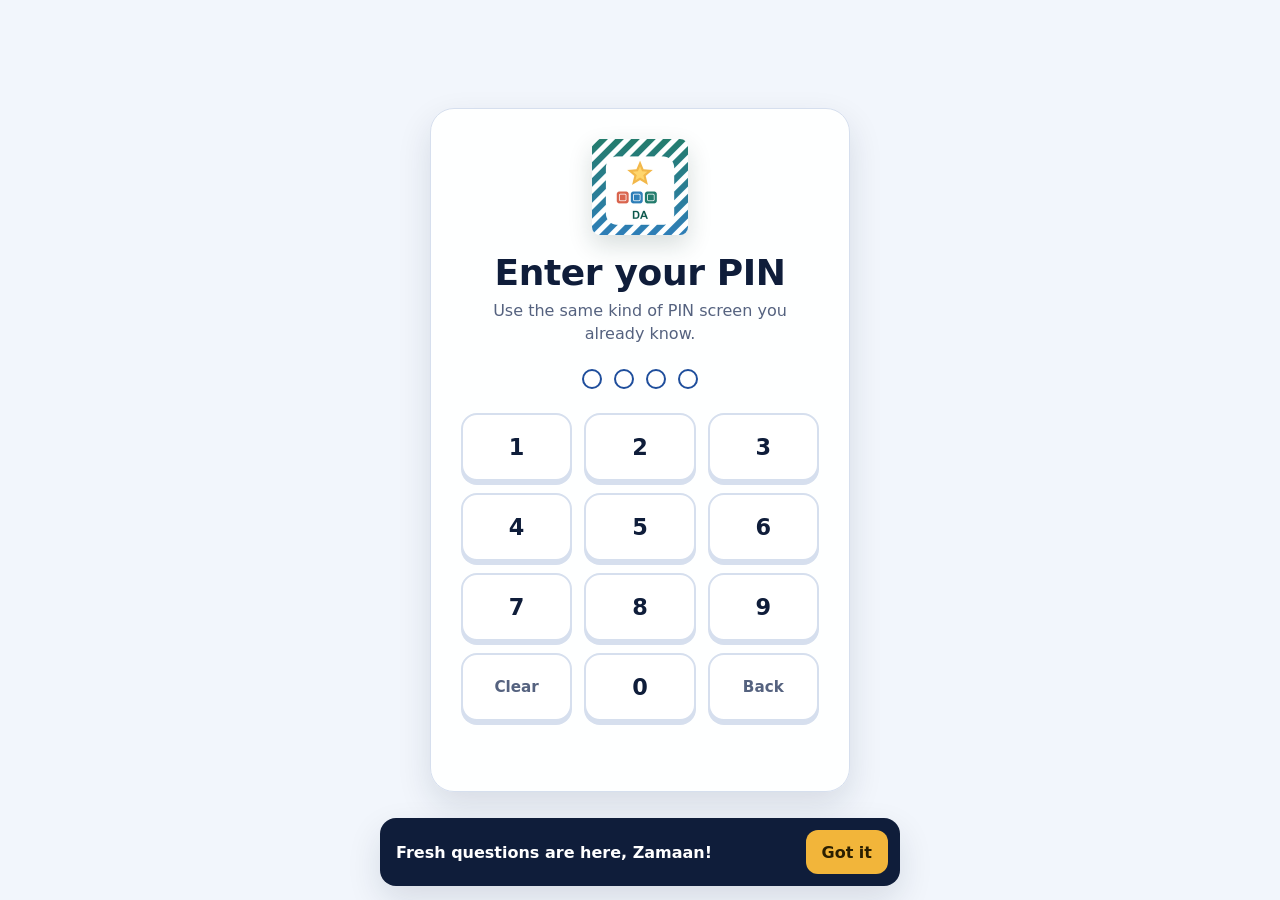
==== commit 70d37166: "WIP: passport look, resume card, streak and stamps, offline mode, update notices Co-Authored-By: Cla" ====
--- a/index.html
+++ b/index.html
@@ -4,14 +4,16 @@
     <meta charset="utf-8">
     <meta name="viewport" content="width=device-width, initial-scale=1">
     <title>Daily Adventure</title>
-    <meta name="theme-color" content="#247c6d">
+    <meta name="theme-color" content="#1f4e9c">
     <meta name="apple-mobile-web-app-capable" content="yes">
     <meta name="apple-mobile-web-app-title" content="Daily Adventure">
     <meta name="apple-mobile-web-app-status-bar-style" content="default">
-    <link rel="manifest" href="manifest.webmanifest?v=20260727-stable-refresh">
+    <link rel="manifest" href="manifest.webmanifest?v=20261101-refresh">
     <link rel="apple-touch-icon" href="icons/apple-touch-icon.png">
     <link rel="icon" type="image/png" sizes="64x64" href="icons/favicon-64.png">
-    <link rel="stylesheet" href="styles.css?v=20260727-stable-refresh">
+    <link rel="stylesheet" href="styles.css?v=20261101-refresh">
+    <link rel="stylesheet" href="polish.css?v=20261101-refresh" data-ui-polish="production">
+    <link rel="stylesheet" href="refresh.css?v=20261101-refresh">
   </head>
   <body class="daily-page">
     <section class="pin-gate" id="pinGate" aria-labelledby="pin-title">
@@ -57,7 +59,18 @@
           <p class="intro">Four short activities, plus learning games for memory, sorting, patterns, and everyday choices.</p>
           <div class="learner-controls">
             <span class="level-badge" id="levelBadge">Level 2</span>
-            <button class="sound-toggle secondary-button" id="soundToggle" type="button" aria-pressed="true">Sound on</button>
+            <div class="quick-settings-wrap">
+              <button class="quick-settings-button" id="quickSettingsButton" type="button" aria-expanded="false" aria-controls="quickSettings" aria-label="Quick settings">
+                <svg viewBox="0 0 24 24" width="22" height="22" aria-hidden="true" focusable="false"><path fill="currentColor" d="M12 15.5a3.5 3.5 0 1 0 0-7 3.5 3.5 0 0 0 0 7Zm8.4-2.7-.1-.8.1-.8 1.7-1.3a.5.5 0 0 0 .1-.6l-1.6-2.8a.5.5 0 0 0-.6-.2l-2 .8a7 7 0 0 0-1.4-.8l-.3-2.1a.5.5 0 0 0-.5-.4h-3.2a.5.5 0 0 0-.5.4l-.3 2.1c-.5.2-1 .5-1.4.8l-2-.8a.5.5 0 0 0-.6.2L4.2 9.9a.5.5 0 0 0 .1.6l1.7 1.3-.1.8.1.8-1.7 1.3a.5.5 0 0 0-.1.6l1.6 2.8c.1.2.4.3.6.2l2-.8c.4.3.9.6 1.4.8l.3 2.1c0 .2.3.4.5.4h3.2c.2 0 .5-.2.5-.4l.3-2.1c.5-.2 1-.5 1.4-.8l2 .8c.2.1.5 0 .6-.2l1.6-2.8a.5.5 0 0 0-.1-.6l-1.7-1.3Z"/></svg>
+              </button>
+              <div class="quick-settings" id="quickSettings" role="group" aria-label="Quick settings" hidden>
+                <button class="sound-toggle secondary-button" id="soundToggle" type="button" aria-pressed="true">Sound on</button>
+                <label class="quick-toggle">
+                  <input id="quickLargeText" type="checkbox">
+                  <span>Larger text</span>
+                </label>
+              </div>
+            </div>
           </div>
         </div>
         <div class="today-card" aria-label="Today's progress">
@@ -70,6 +83,26 @@
         </div>
       </section>
 
+      <section class="resume-card" id="resumeCard" aria-labelledby="resume-title">
+        <div class="resume-top">
+          <div class="resume-text">
+            <p class="resume-kicker" id="resumeKicker">Today's adventure</p>
+            <h2 id="resume-title">Memory Game</h2>
+            <p class="resume-detail" id="resumeDetail">Round 1 of 3</p>
+          </div>
+          <div class="streak-chip" id="streakChip" hidden>
+            <strong id="streakCount">1</strong>
+            <span id="streakLabel">day streak</span>
+          </div>
+        </div>
+        <div class="segment-bar" id="segmentBar" role="img" aria-label="Rounds finished today"></div>
+        <div class="stamp-earned" id="stampEarned" hidden>
+          <div class="day-stamp" id="dayStamp" aria-hidden="true"></div>
+          <p id="stampMessage">Stamp earned.</p>
+        </div>
+        <button class="resume-button" id="resumeButton" type="button">Start</button>
+      </section>
+
       <section class="today-path" aria-labelledby="path-title">
         <div>
           <p class="eyebrow">Today's Path</p>
@@ -92,15 +125,21 @@
       </section>
 
       <section class="check-in" aria-labelledby="checkin-title">
-        <div>
-          <h2 id="checkin-title">How are you feeling?</h2>
-          <p>Pick one. This helps choose a good pace for today.</p>
-        </div>
-        <div class="mood-grid" role="list">
-          <button class="mood-button" data-mood="Happy">Happy</button>
-          <button class="mood-button" data-mood="Calm">Calm</button>
-          <button class="mood-button" data-mood="Tired">Tired</button>
-          <button class="mood-button" data-mood="Unsure">Unsure</button>
+        <div class="check-in-summary" id="checkInSummary" hidden>
+          <span id="checkInSummaryText">Feeling: Calm</span>
+          <button type="button" class="secondary-button compact-button" id="changeMoodButton">Change</button>
+        </div>
+        <div class="check-in-picker" id="checkInPicker">
+          <div>
+            <h2 id="checkin-title">How are you feeling?</h2>
+            <p>Pick one. This helps choose a good pace for today.</p>
+          </div>
+          <div class="mood-grid" role="group" aria-label="How are you feeling?">
+            <button class="mood-button" data-mood="Happy">Happy</button>
+            <button class="mood-button" data-mood="Calm">Calm</button>
+            <button class="mood-button" data-mood="Tired">Tired</button>
+            <button class="mood-button" data-mood="Unsure">Unsure</button>
+          </div>
         </div>
       </section>
 
@@ -306,14 +345,14 @@
         <div class="section-heading">
           <p class="eyebrow">Progress Calendar</p>
           <h2 id="calendar-title">Last 14 days</h2>
-          <p>Completed days turn green. Started days show partial progress.</p>
+          <p>Finished days get a stamp. Started days show partial progress.</p>
         </div>
         <div class="calendar-grid" id="calendarGrid" aria-label="Two week progress calendar"></div>
       </section>
 
-      <p class="app-version">Version: focused extra path flow</p>
+      <p class="app-version">Version: 2026-11-01</p>
     </main>
 
-    <script src="app.js?v=20260727-focused-extra-flow"></script>
+    <script src="app.js?v=20261101-refresh"></script>
   </body>
 </html>
--- a/styles.css
+++ b/styles.css
@@ -429,13 +429,34 @@
 }
 
 .check-in {
+  margin-top: 18px;
+  padding: 22px;
+  box-shadow: var(--shadow-soft);
+}
+
+.check-in-picker {
   display: grid;
   grid-template-columns: minmax(0, 1fr) minmax(320px, 520px);
   gap: 22px;
   align-items: center;
-  margin-top: 18px;
-  padding: 22px;
-  box-shadow: var(--shadow-soft);
+}
+
+.check-in-summary {
+  display: flex;
+  align-items: center;
+  justify-content: space-between;
+  gap: 12px;
+}
+
+.check-in-summary span {
+  font-weight: 800;
+  font-size: 1.05rem;
+  white-space: nowrap;
+}
+
+.check-in-summary .compact-button {
+  flex-shrink: 0;
+  width: auto;
 }
 
 .mood-grid,
@@ -483,23 +504,70 @@
 }
 
 .mood-button.selected,
-.choice.correct,
 .game-card.selected,
-.game-card.matched,
 .sequence-choice.selected,
-.tile.selected,
-.tile.correct {
+.tile.selected {
   border-color: var(--accent);
   background: linear-gradient(180deg, #fff, var(--accent-soft));
+}
+
+.choice.correct,
+.game-card.matched,
+.tile.correct {
+  position: relative;
+  border-color: var(--accent);
+  background: linear-gradient(180deg, #fff, var(--accent-soft));
+}
+
+.choice.correct::after,
+.game-card.matched::after,
+.tile.correct::after {
+  content: "✓";
+  position: absolute;
+  top: 50%;
+  right: 12px;
+  display: grid;
+  width: 22px;
+  height: 22px;
+  place-items: center;
+  transform: translateY(-50%);
+  border-radius: 50%;
+  background: var(--accent);
+  color: #fff;
+  font-size: 0.8rem;
+  font-weight: 900;
+  line-height: 1;
 }
 
 .choice.wrong,
 .game-card.wrong,
 .sequence-choice.wrong,
 .tile.wrong {
+  position: relative;
   border-color: var(--wrong);
   background: #fff3f1;
   color: var(--wrong);
+}
+
+.choice.wrong::after,
+.game-card.wrong::after,
+.sequence-choice.wrong::after,
+.tile.wrong::after {
+  content: "✗";
+  position: absolute;
+  top: 50%;
+  right: 12px;
+  display: grid;
+  width: 22px;
+  height: 22px;
+  place-items: center;
+  transform: translateY(-50%);
+  border-radius: 50%;
+  background: var(--wrong);
+  color: #fff;
+  font-size: 0.8rem;
+  font-weight: 900;
+  line-height: 1;
 }
 
 .activity-layout {
@@ -987,6 +1055,21 @@
   background: var(--accent);
 }
 
+.pattern-dot.gold {
+  background: var(--gold);
+  color: #49350b;
+}
+
+.pattern-dot.word {
+  width: auto;
+  min-width: 46px;
+  padding: 0 14px;
+  border: 2px solid rgba(8, 120, 101, 0.25);
+  border-radius: 999px;
+  background: var(--accent-soft);
+  color: var(--accent-strong);
+}
+
 .pattern-dot.mystery {
   border: 2px dashed var(--accent);
   background: #fff;
@@ -1003,6 +1086,10 @@
 
 .color-choice[data-pattern="green"] {
   border-color: var(--accent);
+}
+
+.color-choice[data-pattern="gold"] {
+  border-color: var(--gold);
 }
 
 .mini-feedback {
@@ -1271,6 +1358,44 @@
   gap: 10px;
 }
 
+.sticky-save-bar {
+  position: fixed;
+  left: 0;
+  right: 0;
+  bottom: 0;
+  z-index: 7;
+  border-top: 1px solid var(--line);
+  background: rgba(255, 255, 255, 0.97);
+  box-shadow: 0 -8px 24px rgba(16, 47, 41, 0.1);
+}
+
+.sticky-save-bar-inner {
+  display: flex;
+  flex-wrap: wrap;
+  align-items: center;
+  justify-content: space-between;
+  gap: 10px 16px;
+  width: min(1120px, calc(100% - 32px));
+  margin: 0 auto;
+  padding: 12px 0 calc(12px + env(safe-area-inset-bottom, 0px));
+}
+
+.sticky-save-bar-inner #saveSettings {
+  width: auto;
+  min-width: 160px;
+  margin-top: 0;
+}
+
+.save-confirmation {
+  margin: 0;
+  color: var(--accent-strong);
+  font-weight: 800;
+}
+
+body.admin-page .app-shell {
+  padding-bottom: 96px;
+}
+
 .caregiver-actions button {
   margin-top: 0;
 }
@@ -1718,7 +1843,7 @@
 
   .hero,
   .today-path,
-  .check-in,
+  .check-in-picker,
   .activity-layout,
   .mini-games,
   .reward {
--- a/polish.css
+++ b/polish.css
@@ -0,0 +1,1109 @@
+/* Production UI layer for Zamaan's Daily Adventure. Loaded after styles.css. */
+:root {
+  color-scheme: light;
+  --bg: #f6faf7;
+  --surface: #ffffff;
+  --surface-soft: #f0f7f3;
+  --surface-warm: #fff8e8;
+  --ink: #10231f;
+  --muted: #5c6f69;
+  --line: #d9e7e0;
+  --accent: #087865;
+  --accent-strong: #07594d;
+  --accent-soft: #e1f3ee;
+  --blue: #2e6fb4;
+  --blue-soft: #e8f1fb;
+  --coral: #bd5b74;
+  --coral-soft: #fdebf1;
+  --gold: #dca431;
+  --gold-soft: #fff3d4;
+  --plum: #5f6fb1;
+  --plum-soft: #edf0ff;
+  --wrong: #a63f3f;
+  --radius: 8px;
+  --radius-small: 8px;
+  --shadow: 0 18px 44px rgba(16, 47, 41, 0.12);
+  --shadow-soft: 0 8px 22px rgba(16, 47, 41, 0.08);
+  --shadow-lift: 0 14px 30px rgba(16, 47, 41, 0.12);
+}
+
+html {
+  background: var(--bg);
+}
+
+body {
+  background:
+    radial-gradient(circle at 12% -8%, rgba(8, 120, 101, 0.13), transparent 30rem),
+    radial-gradient(circle at 92% 4%, rgba(220, 164, 49, 0.16), transparent 26rem),
+    linear-gradient(180deg, #fbfdfc 0%, #eef8f4 50%, #f7faf8 100%);
+  color: var(--ink);
+  -webkit-font-smoothing: antialiased;
+}
+
+body::before {
+  content: "";
+  position: fixed;
+  inset: 0;
+  pointer-events: none;
+  background-image:
+    linear-gradient(rgba(8, 120, 101, 0.035) 1px, transparent 1px),
+    linear-gradient(90deg, rgba(8, 120, 101, 0.028) 1px, transparent 1px);
+  background-size: 44px 44px;
+  mask-image: linear-gradient(180deg, rgba(0, 0, 0, 0.45), transparent 54%);
+}
+
+.app-shell {
+  width: min(1100px, calc(100% - 32px));
+  padding-top: 16px;
+  padding-bottom: 56px;
+}
+
+.app-nav {
+  position: sticky;
+  top: 8px;
+  z-index: 6;
+  display: grid;
+  grid-template-columns: repeat(auto-fit, minmax(160px, 1fr));
+  gap: 6px;
+  margin-bottom: 16px;
+  padding: 6px;
+  border: 1px solid rgba(8, 120, 101, 0.14);
+  border-radius: 8px;
+  background: rgba(255, 255, 255, 0.9);
+  box-shadow: 0 12px 28px rgba(16, 47, 41, 0.09);
+  backdrop-filter: blur(14px);
+}
+
+.app-nav a {
+  min-height: 46px;
+  display: grid;
+  place-items: center;
+  border-radius: 8px;
+  color: var(--muted);
+  font-weight: 900;
+}
+
+.app-nav a.active {
+  background: linear-gradient(180deg, #fff, var(--accent-soft));
+  color: var(--accent-strong);
+  box-shadow: inset 0 0 0 1px rgba(8, 120, 101, 0.13);
+}
+
+.pin-gate {
+  background:
+    radial-gradient(circle at 50% 18%, rgba(8, 120, 101, 0.18), transparent 24rem),
+    linear-gradient(180deg, #fbfdfc, #eaf6f1);
+}
+
+.pin-card {
+  border: 0;
+  border-radius: 8px;
+  box-shadow: var(--shadow);
+}
+
+.app-icon,
+.app-mark {
+  border-radius: 8px;
+  box-shadow: 0 10px 24px rgba(16, 47, 41, 0.16);
+}
+
+.pin-key,
+.mood-button,
+.choice,
+.game-card,
+.sequence-choice,
+.tile,
+.complete-button,
+.caregiver-toggle,
+#saveSettings,
+.secondary-button,
+.secret-toggle {
+  border-color: rgba(16, 47, 41, 0.12);
+  border-radius: 8px;
+  box-shadow: 0 7px 18px rgba(16, 47, 41, 0.06);
+}
+
+.pin-key,
+.mood-button,
+.game-card,
+.sequence-choice,
+.tile {
+  background: linear-gradient(180deg, #fff, #f8fbfa);
+}
+
+button:hover {
+  transform: translateY(-1px);
+}
+
+button:active {
+  transform: scale(0.985);
+}
+
+h1 {
+  font-size: clamp(2.35rem, 5vw, 4.35rem);
+  line-height: 1;
+}
+
+h2 {
+  letter-spacing: 0;
+}
+
+.eyebrow,
+.activity-type,
+.mini-game-header span {
+  letter-spacing: 0.05em;
+}
+
+.hero {
+  position: relative;
+  grid-template-columns: minmax(0, 1fr) 310px;
+  gap: 28px;
+  overflow: hidden;
+  padding: 34px;
+  border: 0;
+  border-radius: 8px;
+  background:
+    linear-gradient(135deg, rgba(255, 255, 255, 0.98), rgba(230, 246, 241, 0.92)),
+    radial-gradient(circle at 85% 18%, rgba(220, 164, 49, 0.2), transparent 18rem);
+  box-shadow: var(--shadow);
+}
+
+.hero::before {
+  height: 8px;
+  background: linear-gradient(90deg, var(--accent), var(--gold), var(--coral));
+}
+
+.hero::after {
+  content: "";
+  position: absolute;
+  right: -80px;
+  bottom: -110px;
+  width: 300px;
+  height: 300px;
+  border-radius: 50%;
+  background: rgba(8, 120, 101, 0.09);
+}
+
+.hero .intro {
+  max-width: 650px;
+  margin-bottom: 0;
+  color: var(--muted);
+  font-size: 1.12rem;
+  line-height: 1.48;
+}
+
+.learner-controls {
+  margin-top: 22px;
+}
+
+.level-badge,
+.sound-toggle {
+  min-height: 50px;
+}
+
+.level-badge {
+  border: 1px solid rgba(220, 164, 49, 0.38);
+  background: linear-gradient(180deg, #fff, var(--gold-soft));
+}
+
+.today-card {
+  position: relative;
+  overflow: hidden;
+  padding: 24px;
+  border: 0;
+  border-radius: 8px;
+  background: linear-gradient(180deg, #fff, #e5f5f0);
+  box-shadow: 0 16px 32px rgba(8, 120, 101, 0.14);
+}
+
+.today-card::before {
+  content: "";
+  position: absolute;
+  inset: 0 0 auto;
+  height: 5px;
+  background: var(--accent);
+}
+
+.today-card span {
+  color: var(--muted);
+  font-weight: 900;
+}
+
+.today-card strong {
+  margin-top: 12px;
+  font-size: 1.65rem;
+}
+
+.today-card p {
+  color: var(--accent-strong);
+}
+
+.progress-track {
+  height: 16px;
+  background: #d2e7df;
+}
+
+.progress-track span {
+  background: linear-gradient(90deg, var(--accent), var(--gold));
+}
+
+.today-path,
+.check-in,
+.game-shelf,
+.calendar-panel,
+.reward,
+.movement-break,
+.completion-panel,
+.caregiver-report,
+.parent-view,
+.sync-settings,
+.learning-settings {
+  border-color: rgba(8, 120, 101, 0.14);
+  border-radius: 8px;
+  box-shadow: var(--shadow-soft);
+}
+
+.today-path {
+  padding: 22px;
+  background: rgba(255, 255, 255, 0.95);
+}
+
+.path-steps {
+  gap: 12px;
+}
+
+.path-step {
+  min-height: 106px;
+  border-color: rgba(16, 47, 41, 0.1);
+  border-radius: 8px;
+  background: #fff;
+  box-shadow: 0 7px 16px rgba(16, 47, 41, 0.05);
+}
+
+.path-step.current {
+  border-color: rgba(8, 120, 101, 0.34);
+  transform: translateY(-2px);
+  box-shadow: var(--shadow-lift);
+}
+
+.path-step.done {
+  border-color: rgba(220, 164, 49, 0.36);
+}
+
+.check-in {
+  background: #fff;
+}
+
+.mood-grid {
+  gap: 10px;
+}
+
+.mood-button {
+  min-height: 66px;
+  font-size: 1.05rem;
+}
+
+.mood-button.selected {
+  background: linear-gradient(180deg, #fff, var(--accent-soft));
+  color: var(--accent-strong);
+}
+
+.activity-layout {
+  gap: 20px;
+}
+
+.activity {
+  min-height: 390px;
+  padding: 24px;
+  border-color: rgba(16, 47, 41, 0.1);
+  border-radius: 8px;
+  background: rgba(255, 255, 255, 0.98);
+  box-shadow: 0 10px 26px rgba(16, 47, 41, 0.07);
+}
+
+.activity::before {
+  height: 7px;
+}
+
+.activity.active {
+  border-color: rgba(8, 120, 101, 0.32);
+  box-shadow: 0 20px 44px rgba(8, 120, 101, 0.14);
+}
+
+.activity-header {
+  align-items: center;
+}
+
+.activity-step {
+  width: 50px;
+  height: 50px;
+  flex-basis: 50px;
+  border-radius: 8px;
+  box-shadow: 0 9px 18px rgba(16, 47, 41, 0.14);
+}
+
+.activity h2 {
+  font-size: 1.75rem;
+}
+
+.prompt {
+  color: var(--muted);
+  font-size: 1.12rem;
+}
+
+.memory-grid,
+.language-choices,
+.sequence-list,
+.tile-grid {
+  gap: 12px;
+}
+
+.game-card {
+  min-height: 104px;
+  border-color: rgba(46, 111, 180, 0.18);
+  background: linear-gradient(180deg, #fff, var(--blue-soft));
+  font-size: 1.1rem;
+}
+
+.sequence-choice {
+  min-height: 70px;
+}
+
+.language-word {
+  min-height: 92px;
+  border-radius: 8px;
+  font-size: 2rem;
+}
+
+.sentence-helper,
+.answer-style {
+  border-radius: 8px;
+}
+
+textarea,
+input,
+select {
+  min-height: 52px;
+  border-color: rgba(16, 47, 41, 0.14);
+  border-radius: 8px;
+  background: #fff;
+  box-shadow: inset 0 1px 0 rgba(255, 255, 255, 0.8);
+}
+
+textarea {
+  line-height: 1.45;
+}
+
+.feedback,
+.sync-status,
+.parent-empty {
+  border-color: rgba(8, 120, 101, 0.14);
+  border-radius: 8px;
+  background: #f2faf6;
+}
+
+.complete-button,
+#saveSettings,
+#shareSyncSetup,
+#sendCompletionUpdate {
+  min-height: 56px;
+  border: 0;
+  background: linear-gradient(180deg, #0b8a74, #075d50);
+  color: #fff;
+  box-shadow: 0 13px 24px rgba(8, 120, 101, 0.22);
+}
+
+.secondary-button {
+  min-height: 54px;
+  color: var(--accent-strong);
+  background: linear-gradient(180deg, #fff, #f5fbf8);
+}
+
+.game-shelf,
+.calendar-panel,
+.reward {
+  background: rgba(255, 255, 255, 0.96);
+}
+
+.section-heading {
+  max-width: none;
+}
+
+.mini-games {
+  gap: 18px;
+}
+
+.mini-game {
+  min-height: 330px;
+  border-color: rgba(16, 47, 41, 0.1);
+  border-radius: 8px;
+  box-shadow: 0 8px 18px rgba(16, 47, 41, 0.06);
+}
+
+.mini-game::before {
+  height: 6px;
+}
+
+.tile {
+  min-height: 76px;
+  font-size: 1.04rem;
+}
+
+.reward {
+  background:
+    linear-gradient(135deg, rgba(255, 243, 212, 0.98), rgba(225, 243, 238, 0.9)),
+    #fff;
+}
+
+.star {
+  filter: drop-shadow(0 7px 9px rgba(220, 164, 49, 0.16));
+}
+
+.completion-panel {
+  background:
+    linear-gradient(135deg, rgba(255, 243, 212, 0.98), rgba(225, 243, 238, 0.92)),
+    #fff;
+}
+
+.calendar-day,
+.parent-card,
+.parent-list-item,
+.practice-next-card,
+.practice-item,
+.comparison-grid article {
+  border-color: rgba(16, 47, 41, 0.1);
+  border-radius: 8px;
+  box-shadow: 0 5px 14px rgba(16, 47, 41, 0.045);
+}
+
+.calendar-day.done,
+.parent-day.complete {
+  border-color: rgba(8, 120, 101, 0.24);
+}
+
+.caregiver-shell {
+  max-width: 1080px;
+}
+
+.caregiver-hero {
+  padding: 32px;
+  border: 0;
+  border-radius: 8px;
+  background:
+    linear-gradient(135deg, rgba(255, 255, 255, 0.98), rgba(225, 243, 238, 0.92)),
+    radial-gradient(circle at 82% 12%, rgba(220, 164, 49, 0.16), transparent 18rem);
+  box-shadow: var(--shadow);
+}
+
+.caregiver-hero h1 {
+  margin-bottom: 8px;
+}
+
+.admin-page .caregiver-hero {
+  display: grid;
+  grid-template-columns: minmax(0, 1fr) auto;
+  gap: 20px;
+  align-items: center;
+}
+
+.admin-page .caregiver-hero::after {
+  content: "Setup";
+  display: grid;
+  min-width: 116px;
+  min-height: 116px;
+  place-items: center;
+  border-radius: 8px;
+  background: linear-gradient(180deg, var(--gold-soft), #fff);
+  color: var(--accent-strong);
+  font-weight: 900;
+  box-shadow: 0 12px 24px rgba(16, 47, 41, 0.1);
+}
+
+.caregiver-panel {
+  gap: 18px;
+  margin-top: 16px;
+  border: 0;
+  background: transparent;
+  box-shadow: none;
+}
+
+.priority-panel {
+  background:
+    linear-gradient(135deg, rgba(225, 243, 238, 0.92), rgba(255, 255, 255, 0.98)),
+    #fff;
+}
+
+.parent-view,
+.caregiver-report,
+.learning-settings,
+.sync-settings {
+  padding: 20px;
+}
+
+.admin-page .learning-settings,
+.admin-page .sync-settings,
+.admin-page .parent-view {
+  padding: 24px;
+}
+
+.admin-page .learning-settings h3,
+.admin-page .sync-settings h3,
+.admin-page .parent-view h3 {
+  margin-bottom: 8px;
+}
+
+.toggle-setting {
+  display: grid;
+  grid-template-columns: auto minmax(0, 1fr);
+  gap: 12px;
+  align-items: center;
+  min-height: 64px;
+  padding: 12px;
+  border: 1px solid rgba(16, 47, 41, 0.12);
+  border-radius: 8px;
+  background: linear-gradient(180deg, #fff, #f7fbfa);
+  box-shadow: 0 6px 14px rgba(16, 47, 41, 0.045);
+  cursor: pointer;
+}
+
+.toggle-setting + .toggle-setting {
+  margin-top: 10px;
+}
+
+.toggle-setting input[type="checkbox"] {
+  appearance: none;
+  position: relative;
+  width: 48px;
+  height: 30px;
+  min-height: 30px;
+  border: 2px solid rgba(8, 120, 101, 0.28);
+  border-radius: 999px;
+  background: #eaf3ef;
+  box-shadow: inset 0 0 0 2px #fff;
+  flex: 0 0 auto;
+  cursor: pointer;
+  transition: background 160ms ease, border-color 160ms ease, box-shadow 160ms ease;
+}
+
+.toggle-setting input[type="checkbox"]::before {
+  content: "";
+  position: absolute;
+  top: 50%;
+  left: 4px;
+  width: 20px;
+  height: 20px;
+  border-radius: 50%;
+  background: #fff;
+  box-shadow: 0 2px 6px rgba(16, 47, 41, 0.22);
+  transform: translateY(-50%);
+  transition: left 160ms ease, transform 160ms ease;
+}
+
+.toggle-setting input[type="checkbox"]:checked {
+  border-color: var(--accent);
+  background: var(--accent);
+}
+
+.toggle-setting input[type="checkbox"]:checked::before {
+  left: 20px;
+  transform: translateY(-50%);
+}
+
+.toggle-setting input[type="checkbox"]:focus-visible {
+  outline: 3px solid rgba(220, 164, 49, 0.55);
+  outline-offset: 3px;
+}
+
+.toggle-setting span {
+  display: grid;
+  gap: 4px;
+  color: var(--ink);
+  font-weight: 900;
+}
+
+.toggle-setting small {
+  color: var(--muted);
+  font-weight: 700;
+  line-height: 1.4;
+}
+
+.parent-summary-grid {
+  gap: 12px;
+}
+
+.parent-card.highlight,
+.practice-next-list {
+  background: linear-gradient(180deg, #fff, var(--accent-soft));
+}
+
+.practice-list {
+  background: linear-gradient(180deg, #fff8e1, #fff);
+}
+
+.ai-prompt-panel {
+  border-color: rgba(46, 111, 180, 0.18);
+  border-radius: 8px;
+  background: linear-gradient(180deg, #fff, var(--blue-soft));
+  box-shadow: 0 8px 18px rgba(16, 47, 41, 0.06);
+}
+
+.question-cycle-reminder {
+  margin-top: 12px;
+  padding: 12px 14px;
+  border: 1px solid rgba(59, 154, 110, 0.2);
+  border-radius: 8px;
+  background: rgba(235, 247, 239, 0.9);
+  color: var(--ink);
+  line-height: 1.45;
+}
+
+.conversation-coach-card {
+  border-color: rgba(46, 111, 180, 0.22);
+  background: linear-gradient(180deg, #fff, #edf6ff);
+}
+
+.extra-path-header {
+  display: grid;
+  gap: 12px;
+  padding: 16px;
+  border: 1px solid rgba(46, 111, 180, 0.18);
+  border-radius: 8px;
+  background: linear-gradient(180deg, #fff, #f2f8ff);
+  box-shadow: 0 8px 18px rgba(16, 47, 41, 0.06);
+}
+
+.extra-path-header > div:first-child {
+  display: grid;
+  gap: 4px;
+}
+
+.extra-path-header span {
+  color: var(--muted);
+  font-size: 0.82rem;
+  font-weight: 950;
+  text-transform: uppercase;
+  letter-spacing: 0.04em;
+}
+
+.extra-path-header strong {
+  color: var(--ink);
+  font-size: 1.08rem;
+}
+
+.extra-path-header p {
+  margin: 0;
+  color: var(--muted);
+  font-weight: 800;
+}
+
+.extra-path-steps {
+  display: flex;
+  flex-wrap: wrap;
+  gap: 8px;
+}
+
+.extra-path-chip {
+  display: inline-flex;
+  align-items: center;
+  min-height: 34px;
+  padding: 0 11px;
+  border: 1px solid rgba(16, 47, 41, 0.12);
+  border-radius: 999px;
+  background: rgba(255, 255, 255, 0.9);
+  color: var(--muted);
+  font-size: 0.78rem;
+  font-weight: 950;
+}
+
+.extra-path-chip.active {
+  border-color: rgba(46, 111, 180, 0.32);
+  background: var(--blue-soft);
+  color: var(--blue);
+}
+
+.extra-path-chip.done {
+  border-color: rgba(59, 154, 110, 0.26);
+  background: var(--accent-soft);
+  color: var(--accent-strong);
+}
+
+.extra-path-complete {
+  border-color: rgba(59, 154, 110, 0.24);
+  background: linear-gradient(180deg, #fff, var(--accent-soft));
+}
+
+.coach-chat {
+  display: grid;
+  gap: 10px;
+  max-height: 320px;
+  margin: 12px 0;
+  padding: 14px;
+  border-radius: 8px;
+  background:
+    linear-gradient(180deg, rgba(255, 255, 255, 0.94), rgba(242, 248, 255, 0.94));
+  overflow-y: auto;
+}
+
+.coach-message-row {
+  display: flex;
+  gap: 8px;
+  align-items: flex-end;
+}
+
+.coach-message-row-user {
+  justify-content: flex-end;
+}
+
+.coach-avatar {
+  display: grid;
+  place-items: center;
+  width: 32px;
+  height: 32px;
+  flex: 0 0 32px;
+  border-radius: 50%;
+  background: var(--accent);
+  color: #fff;
+  font-weight: 950;
+}
+
+.coach-bubble {
+  max-width: min(82%, 420px);
+  padding: 10px 13px;
+  border-radius: 18px;
+  box-shadow: 0 6px 14px rgba(16, 47, 41, 0.07);
+}
+
+.coach-bubble span {
+  display: block;
+  margin-bottom: 4px;
+  font-size: 0.76rem;
+  font-weight: 950;
+  opacity: 0.72;
+}
+
+.coach-bubble p {
+  margin: 0;
+  line-height: 1.35;
+}
+
+.coach-bubble-bot {
+  border-bottom-left-radius: 6px;
+  background: #fff;
+  color: var(--ink);
+}
+
+.coach-bubble-user {
+  border-bottom-right-radius: 6px;
+  background: linear-gradient(180deg, #2f7df6, #1765d8);
+  color: #fff;
+}
+
+.coach-actions {
+  display: grid;
+  grid-template-columns: repeat(4, minmax(0, 1fr));
+  gap: 10px;
+}
+
+.caregiver-actions {
+  padding: 14px;
+  border: 1px solid rgba(16, 47, 41, 0.1);
+  border-radius: 8px;
+  background: rgba(255, 255, 255, 0.94);
+  box-shadow: var(--shadow-soft);
+}
+
+.secret-input-row {
+  display: grid;
+  grid-template-columns: minmax(0, 1fr) auto;
+  gap: 8px;
+  align-items: center;
+}
+
+.secret-input-row input {
+  min-width: 0;
+}
+
+.secret-toggle {
+  min-height: 52px;
+  padding: 0 14px;
+  background: linear-gradient(180deg, #fff, #f5fbf8);
+  color: var(--accent-strong);
+  font-weight: 900;
+}
+
+.replay-audio-button {
+  margin-left: auto;
+  min-height: 44px;
+  padding: 0 14px;
+  border-radius: 999px;
+  border: 1px solid rgba(16, 47, 41, 0.16);
+  background: linear-gradient(180deg, #fff, #eef8f4);
+  color: var(--accent-strong);
+  font-size: 0.9rem;
+  font-weight: 900;
+  box-shadow: 0 6px 14px rgba(16, 47, 41, 0.08);
+}
+
+body.a11y-large-text {
+  font-size: 18px;
+}
+
+body.a11y-large-text h1 {
+  font-size: clamp(2.35rem, 7vw, 4.2rem);
+}
+
+body.a11y-large-text h2,
+body.a11y-large-text h3 {
+  font-size: 1.45rem;
+}
+
+body.a11y-large-text .prompt,
+body.a11y-large-text .intro,
+body.a11y-large-text .feedback,
+body.a11y-large-text .mini-feedback,
+body.a11y-large-text .answer-style-hint,
+body.a11y-large-text .sync-status {
+  font-size: 1.12rem;
+  line-height: 1.6;
+}
+
+body.a11y-large-text button,
+body.a11y-large-text input,
+body.a11y-large-text select,
+body.a11y-large-text textarea {
+  font-size: 1.08rem;
+}
+
+body.a11y-large-text .mood-button,
+body.a11y-large-text .game-card,
+body.a11y-large-text .sequence-choice,
+body.a11y-large-text .tile,
+body.a11y-large-text .choice,
+body.a11y-large-text .complete-button,
+body.a11y-large-text .secondary-button {
+  min-height: 68px;
+}
+
+body.a11y-high-contrast {
+  --ink: #061513;
+  --muted: #203d36;
+  --line: #5f8378;
+  --accent: #005f50;
+  --accent-strong: #00483d;
+  --accent-soft: #e5f8f2;
+  --gold: #946800;
+  background: #ffffff;
+}
+
+body.a11y-high-contrast .hero,
+body.a11y-high-contrast .today-path,
+body.a11y-high-contrast .check-in,
+body.a11y-high-contrast .activity,
+body.a11y-high-contrast .game-shelf,
+body.a11y-high-contrast .calendar-panel,
+body.a11y-high-contrast .reward,
+body.a11y-high-contrast .caregiver-hero,
+body.a11y-high-contrast .caregiver-report,
+body.a11y-high-contrast .parent-view,
+body.a11y-high-contrast .learning-settings,
+body.a11y-high-contrast .sync-settings,
+body.a11y-high-contrast .caregiver-actions {
+  border-width: 2px;
+  border-color: var(--line);
+  box-shadow: none;
+}
+
+body.a11y-high-contrast button,
+body.a11y-high-contrast input,
+body.a11y-high-contrast select,
+body.a11y-high-contrast textarea {
+  border-width: 2px;
+}
+
+body.a11y-high-contrast .activity.active,
+body.a11y-high-contrast .path-step.current {
+  outline: 3px solid rgba(0, 95, 80, 0.24);
+}
+
+body.a11y-high-contrast .feedback,
+body.a11y-high-contrast .mini-feedback,
+body.a11y-high-contrast .answer-style-hint {
+  color: var(--ink);
+  background: #fff9dc;
+  border: 2px solid #b88700;
+  border-radius: 8px;
+  padding: 10px 12px;
+}
+
+body.a11y-reduce-motion,
+body.a11y-reduce-motion * {
+  scroll-behavior: auto !important;
+}
+
+body.a11y-reduce-motion * {
+  animation-duration: 0.001ms !important;
+  animation-iteration-count: 1 !important;
+  transition-duration: 0.001ms !important;
+}
+
+body:not(.a11y-replay-audio) .replay-audio-button {
+  display: none;
+}
+
+audio[data-voice-prompt],
+.audio-transcript,
+.voice-transcript,
+[data-transcript],
+[data-audio-transcript] {
+  display: none !important;
+  visibility: hidden !important;
+}
+
+.ai-prompt-panel label {
+  display: grid;
+  gap: 8px;
+  margin-top: 12px;
+  color: var(--ink);
+  font-weight: 900;
+}
+
+@media (min-width: 861px) {
+  .activity-layout {
+    grid-template-columns: repeat(2, minmax(0, 1fr));
+  }
+
+  .activity.active {
+    grid-column: span 2;
+  }
+
+  .activity:not(.active) {
+    min-height: 270px;
+  }
+}
+
+@media (max-width: 860px) {
+  .hero,
+  .today-path,
+  .check-in-picker,
+  .reward {
+    grid-template-columns: 1fr;
+  }
+
+  .hero {
+    padding: 26px;
+  }
+
+  .today-card {
+    max-width: none;
+  }
+
+  .path-steps {
+    grid-template-columns: repeat(2, minmax(0, 1fr));
+  }
+}
+
+@media (max-width: 560px) {
+  body {
+    background: linear-gradient(180deg, #fbfdfc 0%, #eef8f4 100%);
+  }
+
+  .app-shell {
+    width: min(100% - 18px, 1100px);
+    padding-top: 10px;
+  }
+
+  .app-nav {
+    top: 6px;
+    margin-bottom: 12px;
+  }
+
+  .admin-page .caregiver-hero {
+    grid-template-columns: 1fr;
+  }
+
+  .admin-page .caregiver-hero::after {
+    display: none;
+  }
+
+  .hero,
+  .today-path,
+  .check-in,
+  .activity,
+  .game-shelf,
+  .calendar-panel,
+  .reward,
+  .caregiver-hero,
+  .caregiver-report,
+  .parent-view,
+  .learning-settings,
+  .sync-settings {
+    padding: 18px;
+  }
+
+  h1 {
+    font-size: 2.2rem;
+  }
+
+  .hero .intro {
+    font-size: 1rem;
+  }
+
+  .today-card strong {
+    font-size: 1.45rem;
+  }
+
+  .path-steps,
+  .mood-grid,
+  .memory-grid,
+  .tile-grid,
+  .tile-grid.three,
+  .completion-actions,
+  .caregiver-actions,
+  .secret-input-row {
+    grid-template-columns: 1fr;
+  }
+
+  .path-step {
+    min-height: 92px;
+  }
+
+  .activity {
+    min-height: auto;
+  }
+
+  .activity-step {
+    width: 44px;
+    height: 44px;
+    flex-basis: 44px;
+  }
+
+  .mood-button,
+  .game-card,
+  .sequence-choice,
+  .tile,
+  .complete-button,
+  .secondary-button {
+    min-height: 62px;
+  }
+
+  .star {
+    width: 46px;
+    height: 46px;
+  }
+
+  .ai-actions,
+  .coach-actions,
+  .comparison-grid,
+  .parent-summary-grid {
+    grid-template-columns: 1fr;
+  }
+
+  .activity-header {
+    flex-wrap: wrap;
+  }
+
+  .replay-audio-button {
+    width: 100%;
+    margin-left: 0;
+  }
+}
--- a/refresh.css
+++ b/refresh.css
@@ -0,0 +1,906 @@
+/* Fresh look for Zamaan's Daily Adventure (November 2026). Loaded after polish.css.
+   Idea: a travel passport. Azulejo blue for the main path, sun yellow for the next step,
+   green for finished things, and a stamp for every day completed. */
+
+:root {
+  --bg: #f2f6fc;
+  --surface: #ffffff;
+  --surface-soft: #eaf0fa;
+  --surface-warm: #fff6dc;
+  --ink: #0f1d3a;
+  --muted: #55627f;
+  --line: #d6dfee;
+  --accent: #1f4e9c;
+  --accent-strong: #163a78;
+  --accent-soft: #e2ebf9;
+  --blue: #1f4e9c;
+  --blue-soft: #e8effa;
+  --coral: #d9533f;
+  --coral-soft: #fdebe7;
+  --gold: #f2b53a;
+  --gold-soft: #fff2cf;
+  --plum: #4b5fb0;
+  --plum-soft: #eceffc;
+  --good: #1b8f61;
+  --good-soft: #def4ea;
+  --wrong: #b3392c;
+  --radius: 16px;
+  --radius-small: 12px;
+  --shadow: 0 14px 34px rgba(15, 29, 58, 0.12);
+  --shadow-soft: 0 6px 16px rgba(15, 29, 58, 0.07);
+  --shadow-lift: 0 10px 24px rgba(15, 29, 58, 0.12);
+  --font-body: ui-rounded, "SF Pro Rounded", "Nunito", system-ui, -apple-system, "Segoe UI", Roboto, sans-serif;
+}
+
+html {
+  background: var(--bg);
+}
+
+body,
+body.daily-page,
+body.caregiver-page {
+  background: var(--bg);
+  color: var(--ink);
+  font-family: var(--font-body);
+}
+
+body::before {
+  display: none;
+}
+
+h1,
+h2,
+h3 {
+  font-family: var(--font-body);
+  font-weight: 800;
+  letter-spacing: -0.01em;
+  color: var(--ink);
+}
+
+button,
+input,
+select,
+textarea {
+  font-family: var(--font-body);
+}
+
+:focus-visible {
+  outline: 3px solid var(--gold);
+  outline-offset: 3px;
+}
+
+.app-shell {
+  width: min(760px, calc(100% - 28px));
+  padding-top: max(14px, env(safe-area-inset-top, 0px));
+  padding-bottom: calc(72px + env(safe-area-inset-bottom, 0px));
+}
+
+/* ---------- Navigation ---------- */
+.app-nav {
+  top: max(8px, env(safe-area-inset-top, 0px));
+  border: 1px solid var(--line);
+  border-radius: 999px;
+  background: rgba(255, 255, 255, 0.92);
+  box-shadow: var(--shadow-soft);
+  backdrop-filter: blur(10px);
+  -webkit-backdrop-filter: blur(10px);
+}
+
+.app-nav a {
+  border-radius: 999px;
+  color: var(--muted);
+  font-weight: 700;
+}
+
+.app-nav a.active {
+  background: var(--accent);
+  color: #fff;
+  box-shadow: none;
+}
+
+/* ---------- Header ---------- */
+.eyebrow {
+  display: none;
+}
+
+.hero {
+  display: block;
+  padding: 18px 4px 4px;
+  border: 0;
+  border-radius: 0;
+  background: none;
+  box-shadow: none;
+  overflow: visible;
+}
+
+.hero::before,
+.hero::after {
+  display: none;
+}
+
+.hero .app-mark {
+  display: none;
+}
+
+.hero h1 {
+  margin-bottom: 4px;
+  font-size: clamp(2rem, 7vw, 2.8rem);
+  line-height: 1.05;
+}
+
+.hero .intro {
+  max-width: 34ch;
+  margin-bottom: 0;
+  color: var(--muted);
+  font-size: 1.02rem;
+  line-height: 1.45;
+}
+
+.learner-controls {
+  position: absolute;
+  top: 8px;
+  right: 4px;
+  margin: 0;
+  display: flex;
+  align-items: center;
+  gap: 8px;
+}
+
+.hero {
+  position: relative;
+}
+
+.hero > div:first-child {
+  padding-right: 120px;
+}
+
+.level-badge {
+  min-height: 0;
+  padding: 6px 12px;
+  border: 1px solid var(--line);
+  border-radius: 999px;
+  background: var(--surface);
+  color: var(--accent-strong);
+  font-size: 0.85rem;
+  font-weight: 800;
+  box-shadow: none;
+}
+
+.today-card {
+  display: none;
+}
+
+.quick-settings-wrap {
+  position: relative;
+}
+
+.quick-settings-button {
+  display: grid;
+  place-items: center;
+  width: 44px;
+  height: 44px;
+  padding: 0;
+  border: 1px solid var(--line);
+  border-radius: 50%;
+  background: var(--surface);
+  color: var(--accent-strong);
+  box-shadow: var(--shadow-soft);
+}
+
+.quick-settings {
+  position: absolute;
+  top: 52px;
+  right: 0;
+  z-index: 20;
+  display: grid;
+  gap: 10px;
+  width: 220px;
+  padding: 14px;
+  border: 1px solid var(--line);
+  border-radius: 16px;
+  background: var(--surface);
+  box-shadow: var(--shadow);
+}
+
+.quick-settings .sound-toggle {
+  width: 100%;
+  min-height: 48px;
+  border-radius: 12px;
+}
+
+.quick-toggle {
+  display: flex;
+  align-items: center;
+  gap: 10px;
+  min-height: 48px;
+  padding: 0 4px;
+  font-weight: 700;
+}
+
+.quick-toggle input {
+  width: 22px;
+  height: 22px;
+  min-height: 0;
+  accent-color: var(--accent);
+}
+
+/* ---------- Resume card: the one bold element ---------- */
+.resume-card {
+  position: relative;
+  overflow: hidden;
+  margin: 18px 0 14px;
+  padding: 20px 18px 18px;
+  border-radius: 22px;
+  background:
+    radial-gradient(circle at 100% 0%, rgba(242, 181, 58, 0.28), transparent 11rem),
+    linear-gradient(145deg, #1f4e9c 0%, #163a78 100%);
+  color: #fff;
+  box-shadow: var(--shadow);
+}
+
+/* azulejo tile pattern, kept quiet */
+.resume-card::before {
+  content: "";
+  position: absolute;
+  inset: 0;
+  pointer-events: none;
+  opacity: 0.16;
+  background-image:
+    radial-gradient(circle at 50% 0, transparent 0 9px, #fff 9px 10px, transparent 10px),
+    radial-gradient(circle at 0 50%, transparent 0 9px, #fff 9px 10px, transparent 10px),
+    radial-gradient(circle at 100% 50%, transparent 0 9px, #fff 9px 10px, transparent 10px),
+    radial-gradient(circle at 50% 100%, transparent 0 9px, #fff 9px 10px, transparent 10px);
+  background-size: 44px 44px;
+  mask-image: linear-gradient(120deg, #000 0%, transparent 60%);
+  -webkit-mask-image: linear-gradient(120deg, #000 0%, transparent 60%);
+}
+
+.resume-card > * {
+  position: relative;
+}
+
+.resume-top {
+  display: flex;
+  align-items: flex-start;
+  justify-content: space-between;
+  gap: 12px;
+}
+
+.resume-kicker {
+  margin-bottom: 4px;
+  color: #cfe0fa;
+  font-size: 0.95rem;
+  font-weight: 700;
+}
+
+.resume-card h2 {
+  margin-bottom: 4px;
+  color: #fff;
+  font-size: clamp(1.7rem, 6vw, 2.2rem);
+  line-height: 1.05;
+}
+
+.resume-detail {
+  margin-bottom: 0;
+  color: #e6efff;
+  font-size: 1.02rem;
+}
+
+.streak-chip {
+  display: grid;
+  justify-items: center;
+  flex: none;
+  min-width: 74px;
+  padding: 8px 10px;
+  border-radius: 14px;
+  background: rgba(255, 255, 255, 0.14);
+  border: 1px solid rgba(255, 255, 255, 0.28);
+  text-align: center;
+}
+
+.streak-chip strong {
+  font-size: 1.7rem;
+  line-height: 1;
+  color: var(--gold);
+}
+
+.streak-chip span {
+  font-size: 0.74rem;
+  font-weight: 700;
+  line-height: 1.15;
+  color: #e6efff;
+}
+
+.segment-bar {
+  display: flex;
+  gap: 10px;
+  margin: 18px 0 16px;
+}
+
+.seg-group {
+  display: flex;
+  flex: 1;
+  gap: 3px;
+}
+
+.seg {
+  flex: 1;
+  height: 12px;
+  border-radius: 6px;
+  background: rgba(255, 255, 255, 0.2);
+}
+
+.seg.done {
+  background: var(--gold);
+}
+
+.seg.current {
+  background: rgba(255, 255, 255, 0.55);
+  box-shadow: 0 0 0 2px rgba(255, 255, 255, 0.35);
+}
+
+.resume-button {
+  width: 100%;
+  min-height: 60px;
+  border: 0;
+  border-radius: 16px;
+  background: var(--gold);
+  color: #2b1f00;
+  font-size: 1.2rem;
+  font-weight: 800;
+  box-shadow: 0 8px 0 #c98d1b, 0 14px 24px rgba(0, 0, 0, 0.18);
+}
+
+.resume-button:active {
+  transform: translateY(4px);
+  box-shadow: 0 4px 0 #c98d1b, 0 8px 14px rgba(0, 0, 0, 0.18);
+}
+
+.stamp-earned {
+  display: flex;
+  align-items: center;
+  gap: 14px;
+  margin: 0 0 16px;
+}
+
+.stamp-earned p {
+  margin: 0;
+  color: #fff;
+  font-size: 1.05rem;
+  font-weight: 700;
+  line-height: 1.35;
+}
+
+/* the passport stamp */
+.day-stamp {
+  flex: none;
+  display: grid;
+  place-content: center;
+  justify-items: center;
+  width: 104px;
+  height: 104px;
+  padding: 8px;
+  border: 3px double #ffd777;
+  border-radius: 50%;
+  color: #ffd777;
+  text-align: center;
+  transform: rotate(-8deg);
+  animation: stamp-in 420ms cubic-bezier(0.2, 1.4, 0.4, 1) both;
+}
+
+.day-stamp .stamp-arc {
+  max-width: 82px;
+  font-size: 0.62rem;
+  font-weight: 800;
+  line-height: 1.1;
+  text-transform: uppercase;
+  letter-spacing: 0.04em;
+}
+
+.day-stamp strong {
+  margin: 3px 0;
+  font-size: 1.15rem;
+  line-height: 1;
+}
+
+.day-stamp .stamp-day {
+  font-size: 0.62rem;
+  font-weight: 800;
+  text-transform: uppercase;
+  letter-spacing: 0.06em;
+}
+
+@keyframes stamp-in {
+  from {
+    opacity: 0;
+    transform: rotate(-8deg) scale(1.9);
+  }
+  to {
+    opacity: 1;
+    transform: rotate(-8deg) scale(1);
+  }
+}
+
+/* ---------- Path (compact) ---------- */
+.today-path {
+  display: block;
+  margin: 0 0 14px;
+  padding: 0;
+  border: 0;
+  background: none;
+  box-shadow: none;
+}
+
+.today-path > div:first-child {
+  display: none;
+}
+
+.path-steps {
+  display: grid;
+  grid-template-columns: repeat(4, 1fr);
+  gap: 8px;
+}
+
+.path-step {
+  display: grid;
+  justify-items: center;
+  gap: 2px;
+  padding: 10px 4px;
+  border: 1px solid var(--line);
+  border-radius: 14px;
+  background: var(--surface);
+  text-align: center;
+  box-shadow: none;
+}
+
+.path-step span {
+  display: grid;
+  place-items: center;
+  width: 28px;
+  height: 28px;
+  border-radius: 50%;
+  background: var(--accent-soft);
+  color: var(--accent-strong);
+  font-size: 0.9rem;
+  font-weight: 800;
+}
+
+.path-step strong {
+  font-size: 0.78rem;
+  line-height: 1.15;
+  color: var(--ink);
+}
+
+.path-step small {
+  display: none;
+}
+
+.path-step.current {
+  border-color: var(--accent);
+  background: var(--accent-soft);
+}
+
+.path-step.current span {
+  background: var(--accent);
+  color: #fff;
+}
+
+.path-step.done {
+  border-color: #9fd9bf;
+  background: var(--good-soft);
+}
+
+.path-step.done span {
+  background: var(--good);
+  color: #fff;
+}
+
+/* ---------- Check in ---------- */
+.check-in {
+  margin-bottom: 14px;
+  padding: 16px;
+  border: 1px solid var(--line);
+  border-radius: var(--radius);
+  background: var(--surface);
+  box-shadow: none;
+}
+
+.mood-button {
+  min-height: 52px;
+  border: 2px solid var(--line);
+  border-radius: 14px;
+  background: var(--surface);
+  color: var(--ink);
+  font-weight: 800;
+  box-shadow: none;
+}
+
+.mood-button.selected {
+  border-color: var(--accent);
+  background: var(--accent-soft);
+  color: var(--accent-strong);
+}
+
+/* ---------- Activity cards ---------- */
+.activity-layout {
+  gap: 14px;
+}
+
+.activity {
+  min-height: 0;
+  padding: 20px 18px;
+  border: 1px solid var(--line);
+  border-radius: 20px;
+  background: var(--surface);
+  box-shadow: var(--shadow-soft);
+}
+
+.activity::before {
+  display: none;
+}
+
+.activity.active {
+  border-color: var(--accent);
+  box-shadow: 0 0 0 3px var(--accent-soft), var(--shadow-soft);
+}
+
+.activity-step {
+  width: 44px;
+  height: 44px;
+  flex-basis: 44px;
+  border-radius: 14px;
+  background: var(--accent);
+  color: #fff;
+  font-size: 1.15rem;
+  font-weight: 800;
+  box-shadow: none;
+}
+
+.activity-type {
+  margin-bottom: 2px;
+  color: var(--muted);
+  font-size: 0.95rem;
+  font-weight: 700;
+  text-transform: none;
+  letter-spacing: 0;
+}
+
+.activity h2 {
+  font-size: clamp(1.5rem, 5vw, 1.9rem);
+}
+
+.prompt {
+  font-size: 1.1rem;
+  line-height: 1.45;
+}
+
+.game-card,
+.sequence-choice,
+.tile,
+.language-choices button {
+  min-height: 72px;
+  border: 2px solid var(--line);
+  border-radius: 16px;
+  background: var(--surface);
+  color: var(--ink);
+  font-size: 1.12rem;
+  font-weight: 700;
+  box-shadow: 0 4px 0 var(--line);
+}
+
+.game-card:hover,
+.sequence-choice:hover,
+.tile:hover,
+.language-choices button:hover {
+  border-color: var(--accent);
+  background: var(--blue-soft);
+  transform: none;
+}
+
+.game-card:active,
+.sequence-choice:active,
+.tile:active,
+.language-choices button:active {
+  transform: translateY(3px);
+  box-shadow: 0 1px 0 var(--line);
+}
+
+.game-card.selected,
+.sequence-choice.selected,
+.tile.selected {
+  border-color: var(--accent);
+  background: var(--accent-soft);
+}
+
+.game-card.matched,
+.choice.correct,
+.tile.correct,
+.sequence-choice.correct {
+  border-color: var(--good);
+  background: var(--good-soft);
+  box-shadow: 0 4px 0 #9fd9bf;
+}
+
+.game-card.wrong,
+.choice.wrong,
+.tile.wrong,
+.sequence-choice.wrong {
+  border-color: var(--wrong);
+  background: var(--coral-soft);
+  box-shadow: 0 4px 0 #f1b9b1;
+}
+
+.language-word {
+  border-radius: 16px;
+  background: var(--accent-soft);
+  color: var(--accent-strong);
+}
+
+.feedback,
+.mini-feedback {
+  border: 0;
+  border-radius: 12px;
+  background: var(--surface-soft);
+  color: var(--ink);
+  font-weight: 600;
+}
+
+textarea,
+input[type="text"],
+input[type="password"],
+input[type="url"],
+input[type="tel"],
+select {
+  border: 2px solid var(--line);
+  border-radius: 14px;
+  background: var(--surface);
+  font-size: 1.05rem;
+}
+
+textarea:focus,
+input:focus,
+select:focus {
+  border-color: var(--accent);
+}
+
+.complete-button,
+#saveSettings,
+#shareSyncSetup,
+#sendCompletionUpdate {
+  min-height: 58px;
+  border: 0;
+  border-radius: 16px;
+  background: var(--accent);
+  color: #fff;
+  font-weight: 800;
+  box-shadow: 0 6px 0 var(--accent-strong);
+}
+
+.complete-button:active,
+#saveSettings:active,
+#shareSyncSetup:active,
+#sendCompletionUpdate:active {
+  transform: translateY(3px);
+  box-shadow: 0 3px 0 var(--accent-strong);
+}
+
+.secondary-button {
+  min-height: 52px;
+  border: 2px solid var(--line);
+  border-radius: 14px;
+  background: var(--surface);
+  color: var(--accent-strong);
+  font-weight: 800;
+  box-shadow: none;
+}
+
+/* ---------- Extra games, stars, calendar ---------- */
+.game-shelf,
+.reward,
+.calendar-panel,
+.completion-panel,
+.movement-break {
+  padding: 18px;
+  border: 1px solid var(--line);
+  border-radius: 20px;
+  background: var(--surface);
+  box-shadow: var(--shadow-soft);
+}
+
+.mini-game {
+  border: 1px solid var(--line);
+  border-radius: 18px;
+  background: var(--surface);
+  box-shadow: none;
+}
+
+.star {
+  background: #dfe5f1;
+}
+
+.star.earned {
+  background: var(--gold);
+}
+
+.calendar-grid {
+  gap: 6px;
+}
+
+.calendar-day {
+  border: 1px solid var(--line);
+  border-radius: 12px;
+  background: var(--surface);
+  box-shadow: none;
+}
+
+.calendar-day.started {
+  border-color: var(--gold);
+  background: var(--gold-soft);
+}
+
+/* a finished day looks stamped */
+.calendar-day.done {
+  position: relative;
+  border: 2px double var(--accent);
+  background: var(--accent-soft);
+  color: var(--accent-strong);
+  transform: rotate(-2deg);
+}
+
+.calendar-day.done strong {
+  color: var(--accent-strong);
+}
+
+/* ---------- Notices ---------- */
+.notice-banner {
+  position: fixed;
+  left: 14px;
+  right: 14px;
+  bottom: calc(14px + env(safe-area-inset-bottom, 0px));
+  z-index: 50;
+  display: flex;
+  align-items: center;
+  justify-content: space-between;
+  gap: 12px;
+  max-width: 520px;
+  margin: 0 auto;
+  padding: 12px 12px 12px 16px;
+  border-radius: 16px;
+  background: var(--ink);
+  color: #fff;
+  font-weight: 700;
+  box-shadow: var(--shadow);
+}
+
+.notice-banner + .notice-banner {
+  bottom: calc(82px + env(safe-area-inset-bottom, 0px));
+}
+
+.notice-banner button {
+  flex: none;
+  white-space: nowrap;
+  min-height: 44px;
+  padding: 0 16px;
+  border: 0;
+  border-radius: 12px;
+  background: var(--gold);
+  color: #2b1f00;
+  font-weight: 800;
+}
+
+/* ---------- PIN screen ---------- */
+.pin-gate {
+  background: var(--bg);
+}
+
+.pin-card {
+  border: 1px solid var(--line);
+  border-radius: 24px;
+  box-shadow: var(--shadow);
+}
+
+.pin-key {
+  border: 2px solid var(--line);
+  border-radius: 16px;
+  background: var(--surface);
+  box-shadow: 0 4px 0 var(--line);
+}
+
+.pin-display span.filled {
+  background: var(--accent);
+  border-color: var(--accent);
+}
+
+/* ---------- Larger screens ---------- */
+@media (min-width: 720px) {
+  .app-shell {
+    width: min(820px, calc(100% - 48px));
+  }
+
+  .path-step strong {
+    font-size: 0.92rem;
+  }
+}
+
+/* ---------- Comfort settings still win ---------- */
+body.a11y-large-text .resume-card h2 {
+  font-size: clamp(2rem, 7vw, 2.6rem);
+}
+
+body.a11y-large-text .path-step strong {
+  font-size: 0.95rem;
+}
+
+body.a11y-high-contrast .resume-card {
+  background: #0a1f4a;
+  outline: 3px solid #fff;
+}
+
+body.a11y-high-contrast .resume-kicker,
+body.a11y-high-contrast .resume-detail {
+  color: #fff;
+}
+
+body.a11y-high-contrast .seg {
+  background: rgba(255, 255, 255, 0.4);
+}
+
+body.a11y-high-contrast .game-card,
+body.a11y-high-contrast .sequence-choice,
+body.a11y-high-contrast .tile {
+  border-color: #000;
+}
+
+body.a11y-reduce-motion .day-stamp {
+  animation: none;
+}
+
+body.a11y-reduce-motion .resume-button:active,
+body.a11y-reduce-motion .complete-button:active {
+  transform: none;
+}
+
+@media (prefers-reduced-motion: reduce) {
+  .day-stamp {
+    animation: none;
+  }
+}
+
+/* ---------- Three-link navigation (Parent Dashboard, Admin) ---------- */
+.app-nav {
+  grid-template-columns: repeat(auto-fit, minmax(0, 1fr));
+}
+
+.app-nav a {
+  padding: 12px 6px;
+  text-align: center;
+  white-space: nowrap;
+}
+
+@media (max-width: 420px) {
+  .app-nav {
+    gap: 2px;
+    padding: 4px;
+  }
+
+  .app-nav a {
+    padding: 11px 2px;
+    font-size: 0.8rem;
+  }
+}
+
+.caregiver-hero,
+.caregiver-panel > section,
+.parent-view,
+.learning-settings,
+.sync-settings {
+  border: 1px solid var(--line);
+  border-radius: 20px;
+  background: var(--surface);
+  box-shadow: var(--shadow-soft);
+}
+
+.caregiver-hero::before,
+.caregiver-hero::after {
+  display: none;
+}
